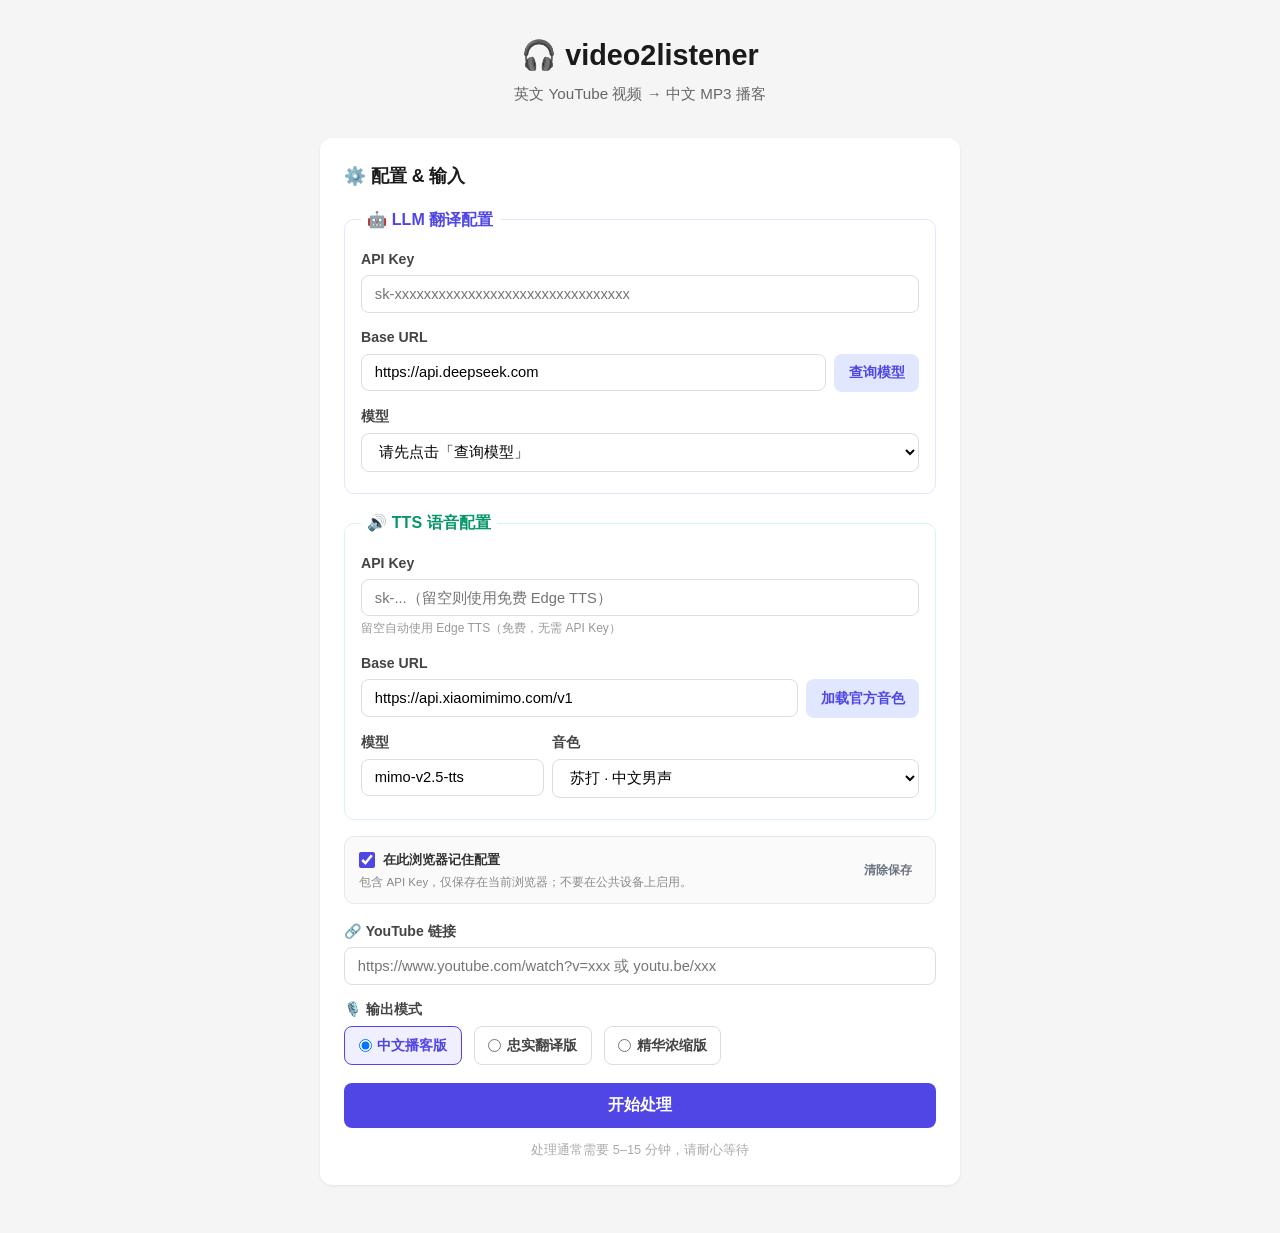
==== src/web/static/index.html @ 256df98b "feat: custom duplicate modal replacing native confirm() - Modal shows '下载已有文件' button (uses output_p" ====
<!DOCTYPE html>
<html lang="zh-CN">
<head>
<meta charset="UTF-8">
<meta name="viewport" content="width=device-width, initial-scale=1.0">
<title>video2listener — YouTube 转中文 MP3 播客</title>
<style>
  *, *::before, *::after { box-sizing: border-box; margin: 0; padding: 0; }
  body {
    font-family: "Avenir Next", "PingFang SC", "Microsoft YaHei", sans-serif;
    background: #f5f5f5; color: #333; line-height: 1.6;
    min-height: 100vh; display: flex; justify-content: center; padding: 2rem 1rem;
  }
  .container { width: 100%; max-width: 640px; }
  header { text-align: center; margin-bottom: 2rem; }
  header h1 { font-size: 1.8rem; font-weight: 700; color: #1a1a1a; }
  header p { color: #666; margin-top: 0.25rem; font-size: 0.95rem; }

  .card {
    background: #fff; border-radius: 12px; padding: 1.5rem;
    box-shadow: 0 1px 3px rgba(0,0,0,0.08); margin-bottom: 1rem;
  }
  .card h2 { font-size: 1.1rem; margin-bottom: 1rem; color: #1a1a1a; }

  .form-group { margin-bottom: 0.85rem; }
  .form-group label { display: block; font-weight: 600; margin-bottom: 0.3rem; font-size: 0.88rem; color: #444; }
  .form-group input[type="text"], .form-group input[type="password"], .form-group select {
    width: 100%; padding: 0.6rem 0.8rem; border: 1.5px solid #ddd;
    border-radius: 8px; font-size: 0.92rem; transition: border-color 0.2s; background: #fff;
  }
  .form-group input:focus, .form-group select:focus { outline: none; border-color: #4f46e5; }
  .form-row { display: flex; gap: 0.5rem; }
  .form-row .form-group:first-child { flex: 1; }
  .form-row .btn { width: auto; white-space: nowrap; padding: 0.6rem 0.9rem; font-size: 0.88rem; }

  .section-hr { border: none; border-top: 1px solid #eee; margin: 1.2rem 0; }

  .radio-group { display: flex; gap: 0.75rem; flex-wrap: wrap; }
  .radio-group label {
    display: flex; align-items: center; gap: 0.35rem;
    padding: 0.45rem 0.85rem; border: 1.5px solid #ddd; border-radius: 8px;
    cursor: pointer; font-size: 0.9rem; transition: all 0.2s;
  }
  .radio-group label:hover { border-color: #4f46e5; background: #f8f7ff; }
  .radio-group input[type="radio"]:checked + span { font-weight: 600; color: #4f46e5; }
  .radio-group label:has(input:checked) { border-color: #4f46e5; background: #f0efff; }

  .btn {
    width: 100%; padding: 0.75rem; border: none; border-radius: 8px;
    font-size: 1rem; font-weight: 600; cursor: pointer; transition: all 0.2s;
  }
  .btn:disabled { background: #c7c7c7 !important; cursor: not-allowed; }
  .btn-primary { background: #4f46e5; color: #fff; }
  .btn-primary:hover:not(:disabled) { background: #4338ca; }
  .btn-secondary { background: #e0e7ff; color: #4f46e5; }
  .btn-secondary:hover:not(:disabled) { background: #c7d2fe; }
  .btn-download { background: #16a34a; color: #fff; margin-top: 0.75rem; }
  .btn-download:hover { background: #15803d; }
  .result-actions { display: grid; grid-template-columns: 1.25fr 1fr; gap: 0.65rem; margin-top: 0.75rem; }
  .result-actions .btn { margin-top: 0; }

  .hint { font-size: 0.75rem; color: #999; margin-top: 0.18rem; }
  .config-memory {
    display: flex; align-items: center; justify-content: space-between; gap: 1rem;
    padding: 0.75rem 0.9rem; margin: 0.2rem 0 1rem;
    border: 1px solid #e5e7eb; border-radius: 10px; background: #fafafa;
  }
  .config-memory label { display: flex; align-items: center; gap: 0.5rem; font-size: 0.84rem; font-weight: 600; cursor: pointer; }
  .config-memory input { width: 1rem; height: 1rem; accent-color: #4f46e5; }
  .config-memory .memory-copy { flex: 1; }
  .config-memory .memory-note { color: #8a8a8a; font-size: 0.72rem; font-weight: 400; margin-top: 0.12rem; }
  .btn-text { width: auto; padding: 0.35rem 0.55rem; background: transparent; color: #6b7280; font-size: 0.78rem; }
  .btn-text:hover { color: #dc2626; background: #fef2f2; }

  .status-badge {
    display: inline-block; padding: 0.2rem 0.75rem; border-radius: 20px;
    font-size: 0.85rem; font-weight: 600;
  }
  .status-queued { background: #fef3c7; color: #92400e; }
  .status-processing { background: #dbeafe; color: #1e40af; }
  .status-done { background: #dcfce7; color: #166534; }
  .status-failed { background: #fee2e2; color: #991b1b; }

  .meta { font-size: 0.85rem; color: #888; margin: 0.25rem 0 0.75rem; }
  .progress-log {
    background: #f9fafb; border-radius: 8px; padding: 0.75rem;
    max-height: 240px; overflow-y: auto; font-size: 0.88rem;
  }
  .progress-log .entry { padding: 0.2rem 0; border-bottom: 1px solid #f0f0f0; color: #555; }
  .progress-log .entry:last-child { border-bottom: none; }
  .error-msg { color: #dc2626; font-size: 0.9rem; white-space: pre-wrap; }
  .hidden { display: none !important; }

  /* ── Pipeline Timeline ──────────────────────────────────────────────── */
  .pipeline-timeline { display: flex; flex-direction: column; gap: 0; }
  .stage-node { display: flex; align-items: flex-start; gap: 0.75rem; position: relative; padding-bottom: 0.7rem; cursor: default; }
  .stage-node:last-child { padding-bottom: 0; }
  .stage-dot {
    width: 14px; height: 14px; border-radius: 50%; margin-top: 3px; flex-shrink: 0;
    position: relative; z-index: 1; transition: background 0.3s, box-shadow 0.3s;
  }
  .stage-dot.pending { background: #d1d5db; border: 2px solid #d1d5db; }
  .stage-dot.active { background: #4f46e5; box-shadow: 0 0 0 4px rgba(79,70,229,.25); animation: stagePulse 1.5s ease-in-out infinite; }
  .stage-dot.done { background: #16a34a; }
  .stage-dot.failed { background: #dc2626; }
  .stage-dot.cancelled { background: #9ca3af; }
  @keyframes stagePulse {
    0%, 100% { box-shadow: 0 0 0 4px rgba(79,70,229,.25); }
    50% { box-shadow: 0 0 0 8px rgba(79,70,229,.08); }
  }
  .stage-line {
    position: absolute; left: 6px; top: 20px; width: 2px; height: calc(100% - 8px); background: #e5e7eb; z-index: 0;
  }
  .stage-line.done { background: #16a34a; }
  .stage-info { flex: 1; min-width: 0; }
  .stage-name { font-size: 0.88rem; font-weight: 600; color: #6b7280; margin-bottom: 1px; transition: color 0.3s; }
  .stage-name.active { color: #4f46e5; }
  .stage-name.done { color: #1a1a1a; }
  .stage-name.failed { color: #dc2626; }
  .stage-meta { font-size: 0.75rem; color: #9ca3af; }
  .stage-meta .duration { color: #6b7280; }
  .stage-log-panel {
    display: none; margin-top: 0.4rem; padding: 0.5rem 0.6rem; background: #f9fafb; border-radius: 6px;
    font-family: 'SF Mono', 'Fira Code', monospace; font-size: 0.72rem; color: #6b7280;
    border-left: 2px solid #e5e7eb; max-height: 160px; overflow-y: auto; line-height: 1.5; white-space: pre-wrap;
  }
  .stage-log-panel.active { border-left-color: #4f46e5; }
  .stage-log-panel.expanded { display: block; }
  .stage-log-panel .log-entry { color: #6b7280; }
  .stage-log-panel .log-entry:last-child { color: #374151; }
  .stage-actions { display: flex; gap: 0.5rem; margin-top: 0.4rem; }
  .stage-btn {
    padding: 0.3rem 0.75rem; border: 1.5px solid #d1d5db; border-radius: 6px;
    background: #fff; font-size: 0.78rem; cursor: pointer; transition: all 0.2s;
  }
  .stage-btn:hover { border-color: #6b7280; }
  .stage-btn.cancel-btn { color: #dc2626; border-color: #fecaca; }
  .stage-btn.cancel-btn:hover { background: #fef2f2; border-color: #dc2626; }
  .stage-btn.cancel-btn:disabled { color: #9ca3af; border-color: #e5e7eb; background: #f9fafb; cursor: not-allowed; }
  .stage-btn.retry-btn { color: #4f46e5; border-color: #c7d2fe; }
  .stage-btn.retry-btn:hover { background: #f0efff; border-color: #4f46e5; }

  /* ── Duplicate Modal ───────────────────────────────────────────────── */
  .modal-overlay {
    display: none; position: fixed; inset: 0; background: rgba(0,0,0,0.4);
    z-index: 1000; justify-content: center; align-items: center; padding: 1rem;
  }
  .modal-overlay.open { display: flex; }
  .modal-box {
    background: #fff; border-radius: 12px; padding: 1.5rem; max-width: 400px; width: 100%;
    box-shadow: 0 4px 24px rgba(0,0,0,0.15); animation: modalIn 0.2s ease-out;
  }
  @keyframes modalIn { from { opacity: 0; transform: translateY(12px); } to { opacity: 1; transform: translateY(0); } }
  .modal-box h3 { font-size: 1.05rem; margin-bottom: 0.6rem; color: #1a1a1a; }
  .modal-box p { font-size: 0.9rem; color: #555; margin-bottom: 1.2rem; line-height: 1.5; }
  .modal-actions { display: grid; grid-template-columns: 1fr 1fr; gap: 0.65rem; }
  .modal-actions .btn { width: 100%; margin: 0; }
  .modal-download { background: #16a34a; color: #fff; }
  .modal-download:hover { background: #15803d; }
  .modal-regenerate { background: #e0e7ff; color: #4f46e5; }
  .modal-regenerate:hover { background: #c7d2fe; }

  @media (max-width: 480px) {
    body { padding: 1rem 0.5rem; }
    .card { padding: 1rem; }
    header h1 { font-size: 1.4rem; }
    .form-row { flex-direction: column; }
    .config-memory { align-items: flex-start; }
    .result-actions { grid-template-columns: 1fr; }
  }
</style>
</head>
<body>
<div class="container">
  <header>
    <h1>🎧 video2listener</h1>
    <p>英文 YouTube 视频 → 中文 MP3 播客</p>
  </header>

  <div class="card" id="formCard">
    <h2>⚙️ 配置 & 输入</h2>
    <form id="submitForm" autocomplete="off">

      <!-- ═══ LLM 翻译配置 ═══ -->
      <fieldset style="border:1.5px solid #e0e7ff; border-radius:10px; padding:1rem 1rem 0.5rem; margin-bottom:1rem;">
        <legend style="font-weight:700; color:#4f46e5; padding:0 0.4rem;">🤖 LLM 翻译配置</legend>
        <div class="form-group">
          <label for="llmApiKey">API Key</label>
          <input type="password" id="llmApiKey" placeholder="sk-xxxxxxxxxxxxxxxxxxxxxxxxxxxxxxxx">
        </div>
        <div class="form-row">
          <div class="form-group">
            <label for="llmBaseUrl">Base URL</label>
            <input type="text" id="llmBaseUrl" placeholder="https://api.deepseek.com" value="https://api.deepseek.com">
          </div>
          <div class="form-group" style="align-self: flex-end;">
            <label>&nbsp;</label>
            <button type="button" class="btn btn-secondary" id="fetchModelsBtn">查询模型</button>
          </div>
        </div>
        <div class="form-group">
          <label for="modelSelect">模型</label>
          <select id="modelSelect"><option value="">请先点击「查询模型」</option></select>
        </div>
      </fieldset>

      <!-- ═══ TTS 语音配置 ═══ -->
      <fieldset style="border:1.5px solid #d1fae5; border-radius:10px; padding:1rem 1rem 0.5rem; margin-bottom:1rem;">
        <legend style="font-weight:700; color:#059669; padding:0 0.4rem;">🔊 TTS 语音配置</legend>
        <div class="form-group">
          <label for="ttsApiKey">API Key</label>
          <input type="password" id="ttsApiKey" placeholder="sk-...（留空则使用免费 Edge TTS）">
          <p class="hint">留空自动使用 Edge TTS（免费，无需 API Key）</p>
        </div>
        <div class="form-row">
          <div class="form-group">
            <label for="ttsBaseUrl">Base URL</label>
            <input type="text" id="ttsBaseUrl" placeholder="https://api.xiaomimimo.com/v1" value="https://api.xiaomimimo.com/v1">
          </div>
          <div class="form-group" style="align-self: flex-end;">
            <label>&nbsp;</label>
            <button type="button" class="btn btn-secondary" id="fetchVoicesBtn">加载官方音色</button>
          </div>
        </div>
        <div class="form-row">
          <div class="form-group">
            <label for="ttsModel">模型</label>
            <input type="text" id="ttsModel" placeholder="mimo-v2.5-tts" value="mimo-v2.5-tts">
          </div>
          <div class="form-group" style="flex:2;">
            <label for="ttsVoice">音色</label>
            <select id="ttsVoice">
              <option value="冰糖">冰糖 · 中文女声</option>
              <option value="茉莉">茉莉 · 中文女声</option>
              <option value="苏打" selected>苏打 · 中文男声</option>
              <option value="白桦">白桦 · 中文男声</option>
              <option value="Mia">Mia · English female</option>
              <option value="Chloe">Chloe · English female</option>
              <option value="Milo">Milo · English male</option>
              <option value="Dean">Dean · English male</option>
            </select>
          </div>
        </div>
      </fieldset>

      <div class="config-memory">
        <div class="memory-copy">
          <label><input type="checkbox" id="rememberConfig" checked>在此浏览器记住配置</label>
          <p class="memory-note">包含 API Key，仅保存在当前浏览器；不要在公共设备上启用。</p>
        </div>
        <button type="button" class="btn btn-text" id="clearConfigBtn">清除保存</button>
      </div>

      <!-- ═══ 视频输入 ═══ -->
      <div class="form-group">
        <label for="url">🔗 YouTube 链接</label>
        <input type="text" id="url" placeholder="https://www.youtube.com/watch?v=xxx 或 youtu.be/xxx">
      </div>
      <div class="form-group">
        <label>🎙️ 输出模式</label>
        <div class="radio-group">
          <label><input type="radio" name="mode" value="podcast" checked><span>中文播客版</span></label>
          <label><input type="radio" name="mode" value="faithful"><span>忠实翻译版</span></label>
          <label><input type="radio" name="mode" value="condensed"><span>精华浓缩版</span></label>
        </div>
      </div>
      <button type="submit" class="btn btn-primary" id="submitBtn">开始处理</button>
    </form>
    <p style="margin-top: 0.75rem; font-size: 0.8rem; color: #aaa; text-align: center;">
      处理通常需要 5–15 分钟，请耐心等待
    </p>
  </div>

  <!-- 进度 / 结果 / 错误面板不变 -->
  <div class="card hidden" id="progressCard">
    <h2 id="progressTitle">⏳ 处理中</h2>
    <span class="status-badge" id="statusBadge">排队中</span>
    <p class="meta" id="metaInfo"></p>
    <div class="pipeline-timeline" id="pipelineTimeline"></div>
  </div>
  <div class="card hidden" id="resultCard">
    <h2>✅ 处理完成</h2>
    <p style="color: #555; margin-bottom: 0.5rem;">音频已生成，点击下方按钮下载：</p>
    <div class="result-actions">
      <button class="btn btn-download" id="downloadBtn">⬇️ 下载 MP3</button>
      <button class="btn btn-secondary" id="newTaskBtn">← 处理新视频</button>
    </div>
    <p style="margin-top: 0.5rem; font-size: 0.8rem; color: #aaa;" id="elapsedFinal"></p>
  </div>
  <div class="card hidden" id="errorCard">
    <h2>❌ 处理失败</h2>
    <p class="error-msg" id="errorMsg"></p>
    <button class="btn btn-primary" id="retryBtn" style="margin-top: 1rem;">重新开始</button>
  </div>

  <!-- 重复视频弹窗 -->
  <div class="modal-overlay" id="duplicateModal">
    <div class="modal-box">
      <h3>📼 视频已处理过</h3>
      <p id="duplicateMsg">该视频之前已处理过，是否重新生成？</p>
      <div class="modal-actions">
        <button class="btn modal-download" id="modalDownloadBtn">⬇️ 下载已有文件</button>
        <button class="btn modal-regenerate" id="modalRegenerateBtn">🔄 重新生成</button>
      </div>
    </div>
  </div>
</div>

<script>
(function () {
  let pollTimer = null, elapsedTimer = null, videoId = null, startedAt = null, pollFailures = 0;
  let sseSource = null, timeline = null;

  const $ = id => document.getElementById(id);
  const formCard = $('formCard'), progressCard = $('progressCard'), resultCard = $('resultCard'), errorCard = $('errorCard');
  const submitForm = $('submitForm'), submitBtn = $('submitBtn');
  const fetchModelsBtn = $('fetchModelsBtn'), fetchVoicesBtn = $('fetchVoicesBtn');
  const modelSelect = $('modelSelect'), ttsVoice = $('ttsVoice');
  const statusBadge = $('statusBadge'), metaInfo = $('metaInfo');
  const pipelineTimeline = $('pipelineTimeline'), progressTitle = $('progressTitle');
  const downloadBtn = $('downloadBtn'), errorMsg = $('errorMsg'), retryBtn = $('retryBtn');
  const elapsedFinal = $('elapsedFinal'), newTaskBtn = $('newTaskBtn');
  const rememberConfig = $('rememberConfig'), clearConfigBtn = $('clearConfigBtn');
  const CONFIG_STORAGE_KEY = 'v2l_savedConfig_v1';

  const SSE_STAGES = [
    {id:1,name:'下载',icon:'📥'},{id:2,name:'转写',icon:'🎙️'},{id:3,name:'清洗',icon:'🧹'},
    {id:4,name:'翻译',icon:'🌐'},{id:5,name:'TTS',icon:'🔊'},{id:6,name:'合并',icon:'🎵'},
  ];

  function setSelectValue(select, value) {
    if (!value) return;
    if (![...select.options].some(option => option.value === value)) {
      select.add(new Option(value, value));
    }
    select.value = value;
  }

  function collectConfig() {
    return {
      llmApiKey: $('llmApiKey').value,
      llmBaseUrl: $('llmBaseUrl').value,
      model: modelSelect.value,
      ttsApiKey: $('ttsApiKey').value,
      ttsBaseUrl: $('ttsBaseUrl').value,
      ttsModel: $('ttsModel').value,
      ttsVoice: ttsVoice.value,
      mode: document.querySelector('input[name="mode"]:checked')?.value || 'podcast',
    };
  }

  function saveConfig() {
    if (!rememberConfig.checked) return;
    try { localStorage.setItem(CONFIG_STORAGE_KEY, JSON.stringify(collectConfig())); } catch { /* 浏览器可能禁用存储 */ }
  }

  function restoreConfig() {
    try {
      const raw = localStorage.getItem(CONFIG_STORAGE_KEY);
      if (!raw) return;
      const saved = JSON.parse(raw);
      rememberConfig.checked = true;
      $('llmApiKey').value = saved.llmApiKey || '';
      $('llmBaseUrl').value = saved.llmBaseUrl || 'https://api.deepseek.com';
      setSelectValue(modelSelect, saved.model);
      $('ttsApiKey').value = saved.ttsApiKey || '';
      $('ttsBaseUrl').value = saved.ttsBaseUrl || 'https://api.xiaomimimo.com/v1';
      $('ttsModel').value = saved.ttsModel || 'mimo-v2.5-tts';
      setSelectValue(ttsVoice, saved.ttsVoice || '苏打');
      const savedMode = ['podcast', 'faithful', 'condensed'].includes(saved.mode) ? saved.mode : 'podcast';
      const modeInput = document.querySelector(`input[name="mode"][value="${savedMode}"]`);
      if (modeInput) modeInput.checked = true;
    } catch {
      localStorage.removeItem(CONFIG_STORAGE_KEY);
    }
  }

  restoreConfig();

  submitForm.addEventListener('input', saveConfig);
  submitForm.addEventListener('change', saveConfig);
  rememberConfig.addEventListener('change', () => {
    if (rememberConfig.checked) saveConfig();
    else localStorage.removeItem(CONFIG_STORAGE_KEY);
  });
  clearConfigBtn.addEventListener('click', () => {
    localStorage.removeItem(CONFIG_STORAGE_KEY);
    rememberConfig.checked = false;
    clearConfigBtn.textContent = '已清除';
    setTimeout(() => { clearConfigBtn.textContent = '清除保存'; }, 1200);
  });

  // 恢复 session
  const savedVideoId = sessionStorage.getItem('v2l_videoId');
  if (savedVideoId) {
    videoId = savedVideoId;
    startedAt = parseFloat(sessionStorage.getItem('v2l_startedAt') || '0');
    formCard.classList.add('hidden'); progressCard.classList.remove('hidden');
    timeline = new PipelineTimeline(pipelineTimeline);
    startSSE(videoId);
  }

  function formatElapsed(sec) {
    if (sec < 60) return `${Math.floor(sec)} 秒`;
    if (sec < 3600) { const m = Math.floor(sec/60), s = Math.floor(sec%60); return s>0 ? `${m}分${s}秒` : `${m}分钟`; }
    const h = Math.floor(sec/3600), m = Math.floor((sec%3600)/60);
    return m>0 ? `${h}小时${m}分钟` : `${h}小时`;
  }
  function escHtml(s) { const d = document.createElement('div'); d.textContent = s; return d.innerHTML; }

  // ── PipelineTimeline ────────────────────────────────────────────────
  class PipelineTimeline {
    constructor(container) {
      this.container = container;
      this.stages = new Map(); // id → {el, dotEl, lineEl, nameEl, metaEl, logEl, actionsEl}
      this.currentStageId = 0;
      this._build();
    }

    _build() {
      this.container.innerHTML = '';
      SSE_STAGES.forEach((s, i) => {
        const node = document.createElement('div');
        node.className = 'stage-node';
        node.dataset.stageId = s.id;

        const dot = document.createElement('div');
        dot.className = 'stage-dot pending';

        const line = document.createElement('div');
        line.className = 'stage-line';
        if (i === SSE_STAGES.length - 1) line.style.display = 'none';

        const info = document.createElement('div');
        info.className = 'stage-info';

        const name = document.createElement('div');
        name.className = 'stage-name';
        name.textContent = s.icon + ' ' + s.name;

        const meta = document.createElement('div');
        meta.className = 'stage-meta';
        meta.textContent = '等待中';

        info.appendChild(name);
        info.appendChild(meta);

        const logPanel = document.createElement('div');
        logPanel.className = 'stage-log-panel';

        const actions = document.createElement('div');
        actions.className = 'stage-actions';

        node.appendChild(dot);
        node.appendChild(line);
        node.appendChild(info);
        node.appendChild(logPanel);
        node.appendChild(actions);
        this.container.appendChild(node);

        this.stages.set(s.id, {
          el: node, dotEl: dot, lineEl: line, nameEl: name, metaEl: meta,
          logEl: logPanel, actionsEl: actions, status: 'pending'
        });

        // Click to toggle log
        node.addEventListener('click', () => this._toggleLog(s.id));
      });
    }

    _toggleLog(id) {
      const st = this.stages.get(id);
      if (!st || st.status === 'pending') return;
      // Collapse all others, toggle this one
      this.stages.forEach((v, k) => {
        if (k !== id) v.logEl.classList.remove('expanded');
      });
      st.logEl.classList.toggle('expanded');
      if (st.logEl.classList.contains('expanded')) {
        st.logEl.scrollTop = st.logEl.scrollHeight;
      }
    }

    _setStatus(id, status) {
      const st = this.stages.get(id);
      if (!st) return;
      st.status = status;
      const els = [st.dotEl, st.nameEl, st.lineEl];
      els.forEach(el => { el.classList.remove('pending','active','done','failed','cancelled'); el.classList.add(status); });
    }

    setStageActive(id) {
      // Mark all previous stages done
      for (let i = 1; i < id; i++) {
        if (this.stages.get(i).status === 'pending') {
          this._setStatus(i, 'done');
          this.stages.get(i).metaEl.innerHTML = '<span class="duration">✓</span>';
        }
      }
      this._setStatus(id, 'active');
      this.stages.get(id).metaEl.innerHTML = '<span class="duration">进行中…</span>';
      this.currentStageId = id;
      // Auto-expand active stage log
      this._toggleLog(id);
      // Show cancel button
      this._showAction(id, 'cancel');
    }

    setStageDone(id, durationS, meta) {
      this._setStatus(id, 'done');
      const st = this.stages.get(id);
      const parts = [];
      if (durationS != null) parts.push(formatElapsed(durationS));
      if (meta) parts.push(meta);
      st.metaEl.innerHTML = parts.length ? parts.join(' · ') : '✓';
      this._clearActions(id);
    }

    setStageFailed(id, message) {
      this._setStatus(id, 'failed');
      const st = this.stages.get(id);
      st.metaEl.innerHTML = '失败';
      st.metaEl.style.color = '#dc2626';
      this.addLogEntry(id, '❌ ' + (message || '未知错误'));
      st.logEl.classList.add('expanded');
      st.logEl.scrollTop = st.logEl.scrollHeight;
      // Show retry button
      this._showAction(id, 'retry');
    }

    setStageCancelled(id) {
      // Mark current active stage + all subsequent as cancelled
      for (let i = id; i <= SSE_STAGES.length; i++) {
        this._setStatus(i, 'cancelled');
        const st = this.stages.get(i);
        if (st && st.status === 'cancelled') {
          st.metaEl.innerHTML = i === id ? '已取消' : '';
        }
      }
      this._clearActions(id);
    }

    setStageProgress(id, message, pct) {
      const st = this.stages.get(id);
      if (!st) return;
      const pctStr = pct != null ? ` (${pct}%)` : '';
      st.metaEl.innerHTML = `<span class="duration">${escHtml(message)}${pctStr}</span>`;
    }

    addLogEntry(id, message) {
      const st = this.stages.get(id || this.currentStageId);
      if (!st) return;
      const entry = document.createElement('div');
      entry.className = 'log-entry';
      entry.textContent = message;
      st.logEl.appendChild(entry);
      if (st.logEl.classList.contains('expanded')) {
        st.logEl.scrollTop = st.logEl.scrollHeight;
      }
      // Limit to 50 entries
      while (st.logEl.children.length > 50) st.logEl.firstChild.remove();
    }

    _showAction(id, type) {
      const st = this.stages.get(id);
      if (!st) return;
      st.actionsEl.innerHTML = '';
      const btn = document.createElement('button');
      btn.className = 'stage-btn';
      if (type === 'cancel') {
        btn.className += ' cancel-btn';
        btn.textContent = '⏹ 取消';
        btn.onclick = (e) => { e.stopPropagation(); cancelTask(); };
        btn.id = 'cancelStageBtn';
      } else if (type === 'retry') {
        btn.className += ' retry-btn';
        btn.textContent = '🔄 从此阶段重试';
        btn.onclick = (e) => { e.stopPropagation(); retryFromStage(id); };
      }
      st.actionsEl.appendChild(btn);
    }

    _clearActions(id) {
      const st = this.stages.get(id);
      if (st) st.actionsEl.innerHTML = '';
    }

    updateFromPoll(stagesArray) {
      if (!stagesArray) return;
      stagesArray.forEach(s => {
        switch (s.status) {
          case 'active': this._setStatus(s.stage_id, 'active'); this.currentStageId = s.stage_id; break;
          case 'done': this._setStatus(s.stage_id, 'done'); break;
          case 'failed': this._setStatus(s.stage_id, 'failed'); break;
          case 'cancelled': this._setStatus(s.stage_id, 'cancelled'); break;
        }
        if (s.meta) this.stages.get(s.stage_id).metaEl.textContent = s.meta;
        if (s.duration_s) {
          this.stages.get(s.stage_id).metaEl.innerHTML = formatElapsed(s.duration_s);
        }
      });
    }

    destroy() {
      this.container.innerHTML = '';
      this.stages.clear();
    }
  }

  // ── SSE client ──────────────────────────────────────────────────────
  function startSSE(vid) {
    if (sseSource) { sseSource.close(); sseSource = null; }
    if (typeof EventSource === 'undefined') {
      // 浏览器不支持 SSE → 降级到轮询
      startPolling();
      return;
    }
    try {
      sseSource = new EventSource('/api/status/' + vid + '/stream');

      sseSource.addEventListener('stage_change', (e) => {
        const d = JSON.parse(e.data);
        if (d.status === 'active') timeline.setStageActive(d.stage_id);
        else if (d.status === 'done') timeline.setStageDone(d.stage_id, d.duration_s, d.meta);
        else if (d.status === 'failed') timeline.setStageFailed(d.stage_id, d.message);
      });

      sseSource.addEventListener('stage_progress', (e) => {
        const d = JSON.parse(e.data);
        timeline.setStageProgress(d.stage_id, d.message, d.pct);
      });

      sseSource.addEventListener('log', (e) => {
        const d = JSON.parse(e.data);
        timeline.addLogEntry(d.stage_id, d.message);
      });

      sseSource.addEventListener('pipeline_complete', (e) => {
        const d = JSON.parse(e.data);
        stopPolling(); sseSource.close(); sseSource = null;
        // 所有阶段标记完成
        SSE_STAGES.forEach(s => timeline.setStageDone(s.id));
        onPipelineDone(d);
      });

      sseSource.addEventListener('pipeline_error', (e) => {
        const d = JSON.parse(e.data);
        stopPolling(); sseSource.close(); sseSource = null;
        timeline.setStageFailed(d.stage_id || timeline.currentStageId, d.message);
        showError(d.message || '处理失败');
      });

      sseSource.addEventListener('pipeline_cancelled', (e) => {
        const d = JSON.parse(e.data);
        stopPolling(); sseSource.close(); sseSource = null;
        const sid = timeline.currentStageId || 1;
        timeline.setStageCancelled(sid);
        statusBadge.textContent = '已取消'; statusBadge.className = 'status-badge status-failed';
        progressTitle.textContent = '⏹ 已取消';
        document.title = '[✗] video2listener';
        sessionStorage.removeItem('v2l_videoId'); sessionStorage.removeItem('v2l_startedAt');
      });

      sseSource.onerror = () => {
        // SSE 连接失败 → 降级到轮询
        if (sseSource) { sseSource.close(); sseSource = null; }
        if (!pollTimer) startPolling();
      };
    } catch (_) {
      // EventSource 构造失败 → 降级到轮询
      startPolling();
    }
  }

  function onPipelineDone(d) {
    const doneState = { status: 'done', output_path: d.output_path, completed_at: Date.now() / 1000 };
    if (d.title) document.title = '[✓] ' + d.title + ' · video2listener';
    else document.title = '[✓] video2listener';
    // 系统通知
    fireNotification(d.title || '视频', d.video_id);
    updateUI(doneState);
  }

  function fireNotification(title, vid) {
    if (!('Notification' in window)) return;
    if (Notification.permission === 'granted') {
      try {
        const n = new Notification('✅ 视频已生成', { body: '《' + title + '》已生成，点击下载', tag: vid });
        n.onclick = () => { window.focus(); if (downloadBtn) downloadBtn.scrollIntoView(); n.close(); };
      } catch (_) {}
    }
  }

  function requestNotificationPermission() {
    if (!('Notification' in window)) return;
    if (Notification.permission === 'default') {
      Notification.requestPermission();
    }
  }

  async function cancelTask() {
    if (!videoId) return;
    const btn = document.getElementById('cancelStageBtn');
    if (btn) { btn.disabled = true; btn.textContent = '取消中…'; }
    try {
      await fetch('/api/cancel/' + videoId, { method: 'POST' });
    } catch (_) {
      if (btn) { btn.disabled = false; btn.textContent = '⏹ 取消'; }
    }
  }

  function retryFromStage(stageId) {
    // Map stage_id back to resume_from string
    const resumeMap = { 3: 'text_ready', 4: 'translated', 5: 'tts_done' };
    // Submit with force + resume_from (handled in U4)
    const mode = document.querySelector('input[name="mode"]:checked')?.value || 'podcast';
    returnToForm(false);
    setTimeout(() => submitTask(true), 100);
    // Store resume_from for next submit
    sessionStorage.setItem('v2l_resumeFrom', resumeMap[stageId] || '');
  }

  // ── 查询 LLM 模型 ──────────────────────────────────────────────────
  fetchModelsBtn.addEventListener('click', async () => {
    const apiKey = $('llmApiKey').value.trim();
    const baseUrl = $('llmBaseUrl').value.trim() || 'https://api.deepseek.com';
    const preferredModel = modelSelect.value;
    if (!apiKey) { alert('请先输入 LLM API Key'); return; }
    fetchModelsBtn.disabled = true; fetchModelsBtn.textContent = '查询中…';
    modelSelect.innerHTML = '<option value="">查询中…</option>';
    try {
      const resp = await fetch('/api/models', { method:'POST', headers:{'Content-Type':'application/json'}, body: JSON.stringify({api_key:apiKey, base_url:baseUrl}) });
      const data = await resp.json();
      if (!resp.ok) { modelSelect.innerHTML = `<option value="">❌ ${data.error||'查询失败'}</option>`; }
      else if ((data.models||[]).length===0) { modelSelect.innerHTML = '<option value="">未找到模型</option>'; }
      else {
        modelSelect.innerHTML = data.models.map(m => `<option value="${escHtml(m.id)}">${escHtml(m.id)}</option>`).join('');
        if ([...modelSelect.options].some(option => option.value === preferredModel)) modelSelect.value = preferredModel;
        saveConfig();
      }
    } catch { modelSelect.innerHTML = '<option value="">❌ 网络错误</option>'; }
    finally { fetchModelsBtn.disabled = false; fetchModelsBtn.textContent = '查询模型'; }
  });

  // ── 查询 TTS 音色 ──────────────────────────────────────────────────
  fetchVoicesBtn.addEventListener('click', async () => {
    const apiKey = $('ttsApiKey').value.trim();
    const baseUrl = $('ttsBaseUrl').value.trim() || 'https://api.xiaomimimo.com/v1';
    const preferredVoice = ttsVoice.value || '苏打';
    fetchVoicesBtn.disabled = true; fetchVoicesBtn.textContent = '查询中…';
    ttsVoice.innerHTML = '<option value="">查询中…</option>';
    try {
      const resp = await fetch('/api/tts-voices', { method:'POST', headers:{'Content-Type':'application/json'}, body: JSON.stringify({api_key:apiKey, base_url:baseUrl}) });
      const data = await resp.json();
      if (!resp.ok) { ttsVoice.innerHTML = `<option value="">❌ ${data.error||'查询失败'}</option>`; }
      else {
        const voices = data.voices || [];
        if (voices.length===0) { ttsVoice.innerHTML = '<option value="">未找到音色</option>'; }
        else {
          ttsVoice.innerHTML = voices.map(v => {
            const sel = v.id===preferredVoice ? ' selected' : '';
            return `<option value="${escHtml(v.id)}"${sel}>${escHtml(v.name||v.id)}</option>`;
          }).join('');
          if (![...ttsVoice.options].some(option => option.value === preferredVoice)) ttsVoice.value = '苏打';
          saveConfig();
        }
      }
    } catch { ttsVoice.innerHTML = '<option value="">❌ 网络错误</option>'; }
    finally { fetchVoicesBtn.disabled = false; fetchVoicesBtn.textContent = '加载官方音色'; }
  });

  // ── 轮询（降级用） ─────────────────────────────────────────────────
  async function pollStatus() {
    try {
      const resp = await fetch(`/api/status/${videoId}`);
      if (!resp.ok) { pollFailures++; if (pollFailures>=3) { stopPolling(); showError('连接中断'); } return; }
      pollFailures = 0;
      const state = await resp.json();
      // 用 stages 数组驱动时间线
      if (state.stages && timeline) timeline.updateFromPoll(state.stages);
      updateUI(state);
    } catch { pollFailures++; if (pollFailures>=3) { stopPolling(); showError('网络异常'); } }
  }
  function startPolling() {
    if (pollTimer) return;
    pollStatus(); pollTimer = setInterval(pollStatus, 2000);
    if (startedAt) { updateElapsed(); elapsedTimer = setInterval(updateElapsed, 5000); }
  }
  function stopPolling() { if (pollTimer) { clearInterval(pollTimer); pollTimer=null; } if (elapsedTimer) { clearInterval(elapsedTimer); elapsedTimer=null; } }

  function updateElapsed() { if (!startedAt) return; metaInfo.textContent = `⏱️ 已用 ${formatElapsed((Date.now()/1000)-startedAt)}`; }

  function updateUI(state) {
    statusBadge.textContent = state.status==='queued'?'排队中…':state.status==='processing'?'处理中…':state.status==='done'?'已完成':state.status==='failed'?'失败':state.status;
    statusBadge.className = 'status-badge status-'+state.status;
    progressTitle.textContent = state.status==='processing'?'⏳ 处理中':state.status==='done'?'✅ 完成':state.status==='failed'?'❌ 失败':'⏳ 处理中';
    const parts = []; if (state.mode_label) parts.push(state.mode_label); if (state.video_id) parts.push(state.video_id);
    metaInfo.textContent = parts.join(' · ')+'  ';
    if (state.status==='done') {
      stopPolling();
      if (sseSource) { sseSource.close(); sseSource = null; }
      resultCard.classList.remove('hidden');
      if (startedAt) { const sec=(state.completed_at||Date.now()/1000)-startedAt; elapsedFinal.textContent=`总耗时: ${formatElapsed(sec)}`; }
      downloadBtn.onclick=()=>{window.location.href=`/api/download/${videoId}`;};
      sessionStorage.removeItem('v2l_videoId'); sessionStorage.removeItem('v2l_startedAt');
    }
    if (state.status==='failed') {
      stopPolling();
      if (sseSource) { sseSource.close(); sseSource = null; }
      showError(state.error_message||'未知错误');
    }
  }
  function showError(msg) {
    errorCard.classList.remove('hidden'); errorMsg.textContent=msg;
    document.title = '[✗] video2listener';
    sessionStorage.removeItem('v2l_videoId'); sessionStorage.removeItem('v2l_startedAt');
  }

  function returnToForm(clearUrl) {
    stopPolling();
    if (sseSource) { sseSource.close(); sseSource = null; }
    if (timeline) { timeline.destroy(); timeline = null; }
    formCard.classList.remove('hidden');
    progressCard.classList.add('hidden');
    resultCard.classList.add('hidden');
    errorCard.classList.add('hidden');
    submitBtn.disabled=false; submitBtn.textContent='开始处理';
    errorMsg.textContent=''; elapsedFinal.textContent='';
    if (clearUrl) $('url').value='';
    videoId=null; startedAt=null; pollFailures=0;
    document.title = 'video2listener — YouTube 转中文 MP3 播客';
    sessionStorage.removeItem('v2l_videoId'); sessionStorage.removeItem('v2l_startedAt');
    $('url').focus();
  }

  // ── 提交 ────────────────────────────────────────────────────────────
  submitForm.addEventListener('submit', async (e) => {
    e.preventDefault();
    const url = $('url').value.trim();
    const mode = document.querySelector('input[name="mode"]:checked')?.value||'podcast';
    if (!url) { alert('请输入 YouTube 链接'); return; }
    saveConfig();
    submitBtn.disabled=true; submitBtn.textContent='提交中…';
    try {
      const resp = await fetch('/api/process', {
        method:'POST', headers:{'Content-Type':'application/json'},
        body: JSON.stringify({
          url, mode,
          api_key: $('llmApiKey').value.trim(),
          base_url: $('llmBaseUrl').value.trim(),
          model: modelSelect.value,
          tts_api_key: $('ttsApiKey').value.trim(),
          tts_base_url: $('ttsBaseUrl').value.trim(),
          tts_model: $('ttsModel').value.trim(),
          tts_voice: ttsVoice.value,
        }),
      });
      const data = await resp.json();

      // 重复视频 → 自定义弹窗
      if (resp.ok && data.status === 'duplicate') {
        submitBtn.disabled=false; submitBtn.textContent='开始处理';
        showDuplicateModal(data.message, data.output_path);
        return;
      }

      if (!resp.ok) { showError(data.error||'提交失败'); submitBtn.disabled=false; submitBtn.textContent='开始处理'; return; }
      requestNotificationPermission();
      startProgressUI(data);
    } catch { showError('网络异常，请检查服务是否运行'); submitBtn.disabled=false; submitBtn.textContent='开始处理'; }
  });

  async function submitTask(force) {
    const url = $('url').value.trim();
    const mode = document.querySelector('input[name="mode"]:checked')?.value||'podcast';
    if (!url) { alert('请输入 YouTube 链接'); return; }
    saveConfig();
    submitBtn.disabled=true; submitBtn.textContent='提交中…';
    try {
      const resp = await fetch('/api/process', {
        method:'POST', headers:{'Content-Type':'application/json'},
        body: JSON.stringify({
          url, mode, force,
          resume_from: sessionStorage.getItem('v2l_resumeFrom') || '',
          api_key: $('llmApiKey').value.trim(),
          base_url: $('llmBaseUrl').value.trim(),
          model: modelSelect.value,
          tts_api_key: $('ttsApiKey').value.trim(),
          tts_base_url: $('ttsBaseUrl').value.trim(),
          tts_model: $('ttsModel').value.trim(),
          tts_voice: ttsVoice.value,
        }),
      });
      const data = await resp.json();
      if (resp.ok && data.status === 'duplicate') {
        submitBtn.disabled=false; submitBtn.textContent='开始处理';
        showDuplicateModal(data.message, data.output_path);
        return;
      }
      if (!resp.ok) { showError(data.error||'提交失败'); submitBtn.disabled=false; submitBtn.textContent='开始处理'; return; }
      requestNotificationPermission();
      startProgressUI(data);
    } catch { showError('网络异常，请检查服务是否运行'); submitBtn.disabled=false; submitBtn.textContent='开始处理'; }
  }

  function startProgressUI(data) {
    videoId=data.video_id; startedAt=Date.now()/1000;
    sessionStorage.setItem('v2l_videoId',videoId); sessionStorage.setItem('v2l_startedAt',String(startedAt));
    formCard.classList.add('hidden'); resultCard.classList.add('hidden'); errorCard.classList.add('hidden');
    progressCard.classList.remove('hidden');
    statusBadge.textContent='排队中…'; statusBadge.className='status-badge status-queued';
    progressTitle.textContent='⏳ 处理中';
    metaInfo.textContent=(data.mode_label||'')+' · '+videoId;

    // 初始化时间线
    timeline = new PipelineTimeline(pipelineTimeline);
    document.title = '[●●●] video2listener';

    // SSE 优先，降级到轮询
    startSSE(videoId);
    // 清除 retry 标记
    sessionStorage.removeItem('v2l_resumeFrom');
  }

  newTaskBtn.addEventListener('click', () => returnToForm(true));
  retryBtn.addEventListener('click', () => returnToForm(false));

  // ── 重复视频弹窗 ────────────────────────────────────────────────────
  const duplicateModal = $('duplicateModal');
  const duplicateMsg = $('duplicateMsg');
  const modalDownloadBtn = $('modalDownloadBtn');
  const modalRegenerateBtn = $('modalRegenerateBtn');
  let _duplicateOutputPath = '';

  function showDuplicateModal(message, outputPath) {
    duplicateMsg.textContent = message || '该视频之前已处理过，是否重新生成？';
    _duplicateOutputPath = outputPath || '';
    duplicateModal.classList.add('open');
    modalDownloadBtn.focus();
  }

  function closeDuplicateModal() {
    duplicateModal.classList.remove('open');
    _duplicateOutputPath = '';
  }

  modalDownloadBtn.addEventListener('click', () => {
    if (_duplicateOutputPath) {
      // 直接用 output_path 构造下载 URL
      window.location.href = '/api/download/' + videoId;
    }
    closeDuplicateModal();
    returnToForm(true);
  });

  modalRegenerateBtn.addEventListener('click', () => {
    closeDuplicateModal();
    submitTask(true);
  });

  // 点击遮罩关闭
  duplicateModal.addEventListener('click', (e) => {
    if (e.target === duplicateModal) closeDuplicateModal();
  });

  // 键盘支持
  document.addEventListener('keydown', (e) => {
    if (!duplicateModal.classList.contains('open')) return;
    if (e.key === 'Escape') { e.preventDefault(); closeDuplicateModal(); }
    if (e.key === 'Enter') { e.preventDefault(); modalDownloadBtn.click(); }
  });
})();
</script>
</body>
</html>
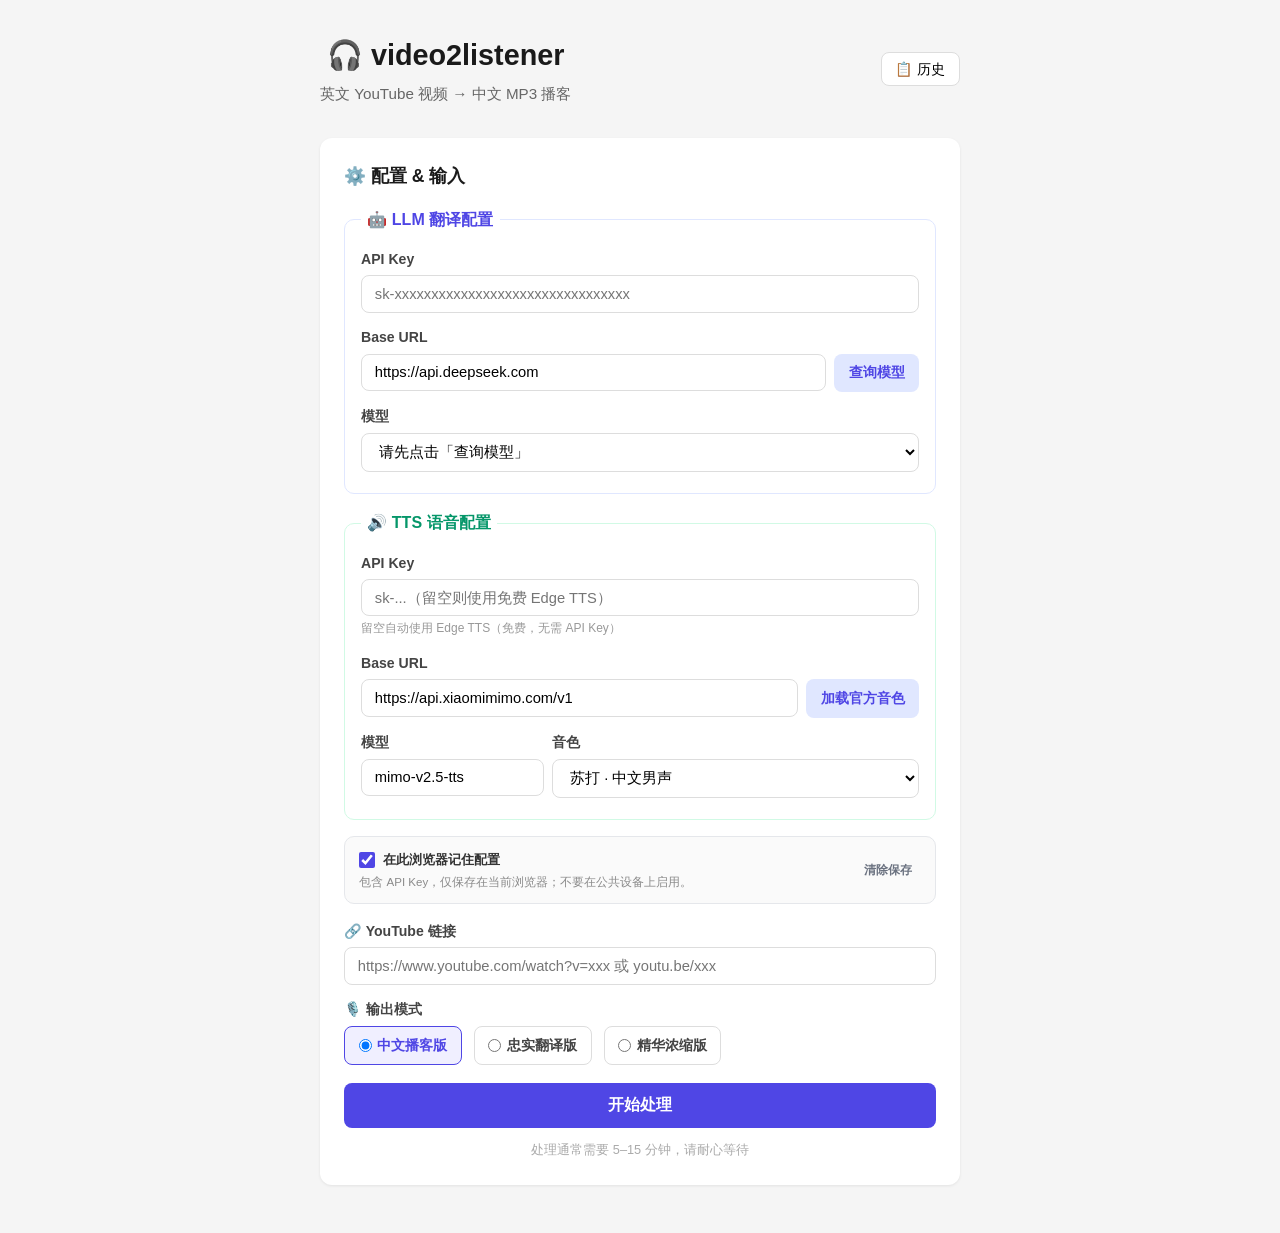
==== commit 237cc37c: "feat: history drawer with task list, download, and delete (U3) - Right-side slide-out drawer trigger" ====
--- a/src/web/static/index.html
+++ b/src/web/static/index.html
@@ -160,6 +160,68 @@
   .modal-regenerate { background: #e0e7ff; color: #4f46e5; }
   .modal-regenerate:hover { background: #c7d2fe; }
 
+  /* ── History Drawer ────────────────────────────────────────────────── */
+  .header-row { display: flex; align-items: center; justify-content: space-between; }
+  .btn-history {
+    width: auto; padding: 0.4rem 0.85rem; border: 1.5px solid #ddd; border-radius: 8px;
+    background: #fff; font-size: 0.88rem; cursor: pointer; transition: all 0.2s;
+  }
+  .btn-history:hover { border-color: #4f46e5; color: #4f46e5; }
+  .history-overlay {
+    display: none; position: fixed; inset: 0; background: rgba(0,0,0,0.3);
+    z-index: 1001; justify-content: flex-end;
+  }
+  .history-overlay.open { display: flex; }
+  .history-drawer {
+    width: 380px; max-width: 90vw; height: 100%; background: #fff;
+    box-shadow: -2px 0 16px rgba(0,0,0,0.12); display: flex; flex-direction: column;
+    transform: translateX(100%); transition: transform 0.25s ease-out;
+  }
+  .history-overlay.open .history-drawer { transform: translateX(0); }
+  .history-header {
+    display: flex; align-items: center; justify-content: space-between;
+    padding: 1rem 1.2rem; border-bottom: 1px solid #eee; flex-shrink: 0;
+  }
+  .history-header h3 { font-size: 1rem; margin: 0; }
+  .history-close {
+    width: 32px; height: 32px; border: none; background: none; font-size: 1.3rem;
+    cursor: pointer; color: #888; border-radius: 6px; display: flex; align-items: center; justify-content: center;
+  }
+  .history-close:hover { background: #f0f0f0; color: #333; }
+  .history-list { flex: 1; overflow-y: auto; padding: 0.5rem 0; }
+  .history-empty { text-align: center; color: #999; padding: 2rem 1rem; font-size: 0.9rem; }
+  .task-row {
+    padding: 0.65rem 1.2rem; border-bottom: 1px solid #f5f5f5; cursor: pointer;
+    transition: background 0.15s;
+  }
+  .task-row:hover { background: #f9fafb; }
+  .task-row-main { display: flex; align-items: center; gap: 0.5rem; }
+  .task-row-title { flex: 1; font-size: 0.85rem; font-weight: 600; color: #1a1a1a; overflow: hidden; text-overflow: ellipsis; white-space: nowrap; }
+  .task-row-badge { font-size: 0.7rem; padding: 0.15rem 0.45rem; border-radius: 10px; font-weight: 600; white-space: nowrap; }
+  .badge-podcast { background: #e0e7ff; color: #4f46e5; }
+  .badge-faithful { background: #fef3c7; color: #92400e; }
+  .badge-condensed { background: #fce7f3; color: #9d174d; }
+  .task-row-status { width: 8px; height: 8px; border-radius: 50%; flex-shrink: 0; }
+  .status-dot-done { background: #16a34a; }
+  .status-dot-failed { background: #dc2626; }
+  .status-dot-cancelled { background: #9ca3af; }
+  .status-dot-processing { background: #4f46e5; animation: stagePulse 1.5s ease-in-out infinite; }
+  .task-row-actions { display: flex; gap: 0.3rem; margin-left: 0.5rem; }
+  .task-row-icon {
+    width: 28px; height: 28px; border: none; background: none; cursor: pointer;
+    border-radius: 6px; display: flex; align-items: center; justify-content: center; font-size: 0.9rem;
+  }
+  .task-row-icon:hover { background: #f0f0f0; }
+  .task-row-icon.del:hover { background: #fef2f2; color: #dc2626; }
+  .task-row-detail { display: none; margin-top: 0.45rem; padding-top: 0.45rem; border-top: 1px solid #f0f0f0; font-size: 0.78rem; color: #6b7280; }
+  .task-row.expanded .task-row-detail { display: block; }
+  .task-row-detail span { display: block; margin-bottom: 0.15rem; }
+  .task-row-confirm { display: none; gap: 0.4rem; margin-top: 0.35rem; }
+  .task-row.confirming .task-row-confirm { display: flex; }
+  .task-row.confirming .task-row-actions { display: none; }
+  .task-row-fade { opacity: 0; transform: translateX(20px); transition: all 0.3s; }
+  .history-footer { padding: 0.6rem 1.2rem; border-top: 1px solid #eee; font-size: 0.78rem; color: #999; flex-shrink: 0; }
+
   @media (max-width: 480px) {
     body { padding: 1rem 0.5rem; }
     .card { padding: 1rem; }
@@ -173,8 +235,13 @@
 <body>
 <div class="container">
   <header>
-    <h1>🎧 video2listener</h1>
-    <p>英文 YouTube 视频 → 中文 MP3 播客</p>
+    <div class="header-row">
+      <div>
+        <h1>🎧 video2listener</h1>
+        <p>英文 YouTube 视频 → 中文 MP3 播客</p>
+      </div>
+      <button class="btn-history" id="historyBtn">📋 历史</button>
+    </div>
   </header>
 
   <div class="card" id="formCard">
@@ -304,6 +371,20 @@
       </div>
     </div>
   </div>
+
+  <!-- 历史记录抽屉 -->
+  <div class="history-overlay" id="historyOverlay">
+    <div class="history-drawer" id="historyDrawer">
+      <div class="history-header">
+        <h3>📋 历史记录</h3>
+        <button class="history-close" id="historyCloseBtn">✕</button>
+      </div>
+      <div class="history-list" id="historyList">
+        <div class="history-empty">加载中…</div>
+      </div>
+      <div class="history-footer" id="historyFooter"></div>
+    </div>
+  </div>
 </div>
 
 <script>
@@ -965,9 +1046,157 @@
 
   // 键盘支持
   document.addEventListener('keydown', (e) => {
-    if (!duplicateModal.classList.contains('open')) return;
-    if (e.key === 'Escape') { e.preventDefault(); closeDuplicateModal(); }
-    if (e.key === 'Enter') { e.preventDefault(); modalDownloadBtn.click(); }
+    if (duplicateModal.classList.contains('open')) {
+      if (e.key === 'Escape') { e.preventDefault(); closeDuplicateModal(); }
+      if (e.key === 'Enter') { e.preventDefault(); modalDownloadBtn.click(); }
+    }
+    if (historyOverlay.classList.contains('open')) {
+      if (e.key === 'Escape') { e.preventDefault(); closeHistoryDrawer(); }
+    }
+  });
+
+  // ── 历史记录抽屉 ────────────────────────────────────────────────────
+  const historyBtn = $('historyBtn');
+  const historyOverlay = $('historyOverlay');
+  const historyDrawer = $('historyDrawer');
+  const historyList = $('historyList');
+  const historyFooter = $('historyFooter');
+  const historyCloseBtn = $('historyCloseBtn');
+  let _historyCache = [];
+
+  async function openHistoryDrawer() {
+    historyOverlay.classList.add('open');
+    historyList.innerHTML = '<div class="history-empty">加载中…</div>';
+    try {
+      const resp = await fetch('/api/tasks');
+      if (!resp.ok) throw new Error('Failed');
+      _historyCache = await resp.json();
+      renderHistoryList(_historyCache);
+    } catch (_) {
+      historyList.innerHTML = '<div class="history-empty">加载失败，请重试</div>';
+    }
+  }
+
+  function closeHistoryDrawer() {
+    historyOverlay.classList.remove('open');
+  }
+
+  function renderHistoryList(tasks) {
+    historyList.innerHTML = '';
+    if (tasks.length === 0) {
+      historyList.innerHTML = '<div class="history-empty">暂无历史记录</div>';
+      historyFooter.textContent = '';
+      return;
+    }
+    historyFooter.textContent = `共 ${tasks.length} 条记录`;
+
+    const MODE_CLASS = { podcast: 'badge-podcast', faithful: 'badge-faithful', condensed: 'badge-condensed' };
+    const STATUS_CLASS = { done: 'status-dot-done', failed: 'status-dot-failed', cancelled: 'status-dot-cancelled', processing: 'status-dot-processing', queued: 'status-dot-processing' };
+
+    tasks.forEach(t => {
+      const row = document.createElement('div');
+      row.className = 'task-row';
+      row.dataset.videoId = t.video_id;
+
+      const dateStr = (t.updated_at || '').slice(0, 10);
+      const title = t.title_original || t.video_id;
+      const titleShort = title.length > 40 ? title.slice(0, 40) + '…' : title;
+      const modeLabel = t.mode_label || t.mode || '';
+      const statusDot = STATUS_CLASS[t.status] || 'status-dot-done';
+      const modeCls = MODE_CLASS[t.mode] || '';
+
+      // Estimate file size from duration
+      const estMB = t.duration_seconds ? Math.round(t.duration_seconds * 128 / 8 / 1024) : '?';
+      const partsHTML = t.parts && t.parts.length > 0
+        ? t.parts.map(p => `<a href="/api/download/${t.video_id}" style="color:#4f46e5;">📥 ${escHtml(p.filename)}</a>`).join('<br>')
+        : (t.audio_zh_path ? '<span style="color:#9ca3af;">文件已不存在</span>' : '<span style="color:#9ca3af;">未生成</span>');
+
+      row.innerHTML = `
+        <div class="task-row-main">
+          <span class="task-row-status ${statusDot}"></span>
+          <span class="task-row-title" title="${escHtml(title)}">${escHtml(titleShort)}</span>
+          ${modeLabel ? `<span class="task-row-badge ${modeCls}">${escHtml(modeLabel)}</span>` : ''}
+          <span style="font-size:0.72rem;color:#9ca3af;">${dateStr}</span>
+          <div class="task-row-actions">
+            ${(t.parts && t.parts.length > 0 || t.audio_zh_path) ? '<button class="task-row-icon" title="下载">⬇️</button>' : ''}
+            <button class="task-row-icon del" title="删除">🗑️</button>
+          </div>
+        </div>
+        <div class="task-row-detail">
+          <span>📺 ${escHtml(t.channel_name || '未知频道')}</span>
+          <span>⏱ ${t.duration_seconds ? Math.floor(t.duration_seconds/60)+' 分钟' : '未知'}</span>
+          <span>📦 约 ${estMB} MB</span>
+          <span>${partsHTML}</span>
+        </div>
+        <div class="task-row-confirm">
+          <span style="font-size:0.8rem;color:#dc2626;">确认删除？</span>
+          <button class="stage-btn" style="font-size:0.72rem;padding:0.2rem 0.5rem;color:#dc2626;">确认</button>
+          <button class="stage-btn" style="font-size:0.72rem;padding:0.2rem 0.5rem;">取消</button>
+        </div>
+      `;
+
+      // Click row → toggle expand
+      row.querySelector('.task-row-main').addEventListener('click', () => {
+        row.classList.toggle('expanded');
+      });
+
+      // Download button
+      const dlBtn = row.querySelector('.task-row-icon:not(.del)');
+      if (dlBtn) {
+        dlBtn.addEventListener('click', (e) => {
+          e.stopPropagation();
+          window.location.href = '/api/download/' + t.video_id;
+        });
+      }
+
+      // Delete button → show confirm
+      const delBtn = row.querySelector('.task-row-icon.del');
+      delBtn.addEventListener('click', (e) => {
+        e.stopPropagation();
+        row.classList.add('confirming');
+      });
+
+      // Confirm delete
+      const confirmBtns = row.querySelectorAll('.task-row-confirm button');
+      confirmBtns[0].addEventListener('click', async (e) => {
+        e.stopPropagation();
+        try {
+          const resp = await fetch('/api/tasks/' + t.video_id, { method: 'DELETE' });
+          if (resp.ok) {
+            row.classList.add('task-row-fade');
+            setTimeout(() => {
+              row.remove();
+              _historyCache = _historyCache.filter(x => x.video_id !== t.video_id);
+              historyFooter.textContent = `共 ${_historyCache.length} 条记录`;
+              if (_historyCache.length === 0) {
+                historyList.innerHTML = '<div class="history-empty">暂无历史记录</div>';
+              }
+            }, 300);
+          } else {
+            const err = await resp.json();
+            alert('删除失败: ' + (err.error || '未知错误'));
+            row.classList.remove('confirming');
+          }
+        } catch (_) {
+          alert('网络错误');
+          row.classList.remove('confirming');
+        }
+      });
+
+      // Cancel delete
+      confirmBtns[1].addEventListener('click', (e) => {
+        e.stopPropagation();
+        row.classList.remove('confirming');
+      });
+
+      historyList.appendChild(row);
+    });
+  }
+
+  historyBtn.addEventListener('click', openHistoryDrawer);
+  historyCloseBtn.addEventListener('click', closeHistoryDrawer);
+  historyOverlay.addEventListener('click', (e) => {
+    if (e.target === historyOverlay) closeHistoryDrawer();
   });
 })();
 </script>
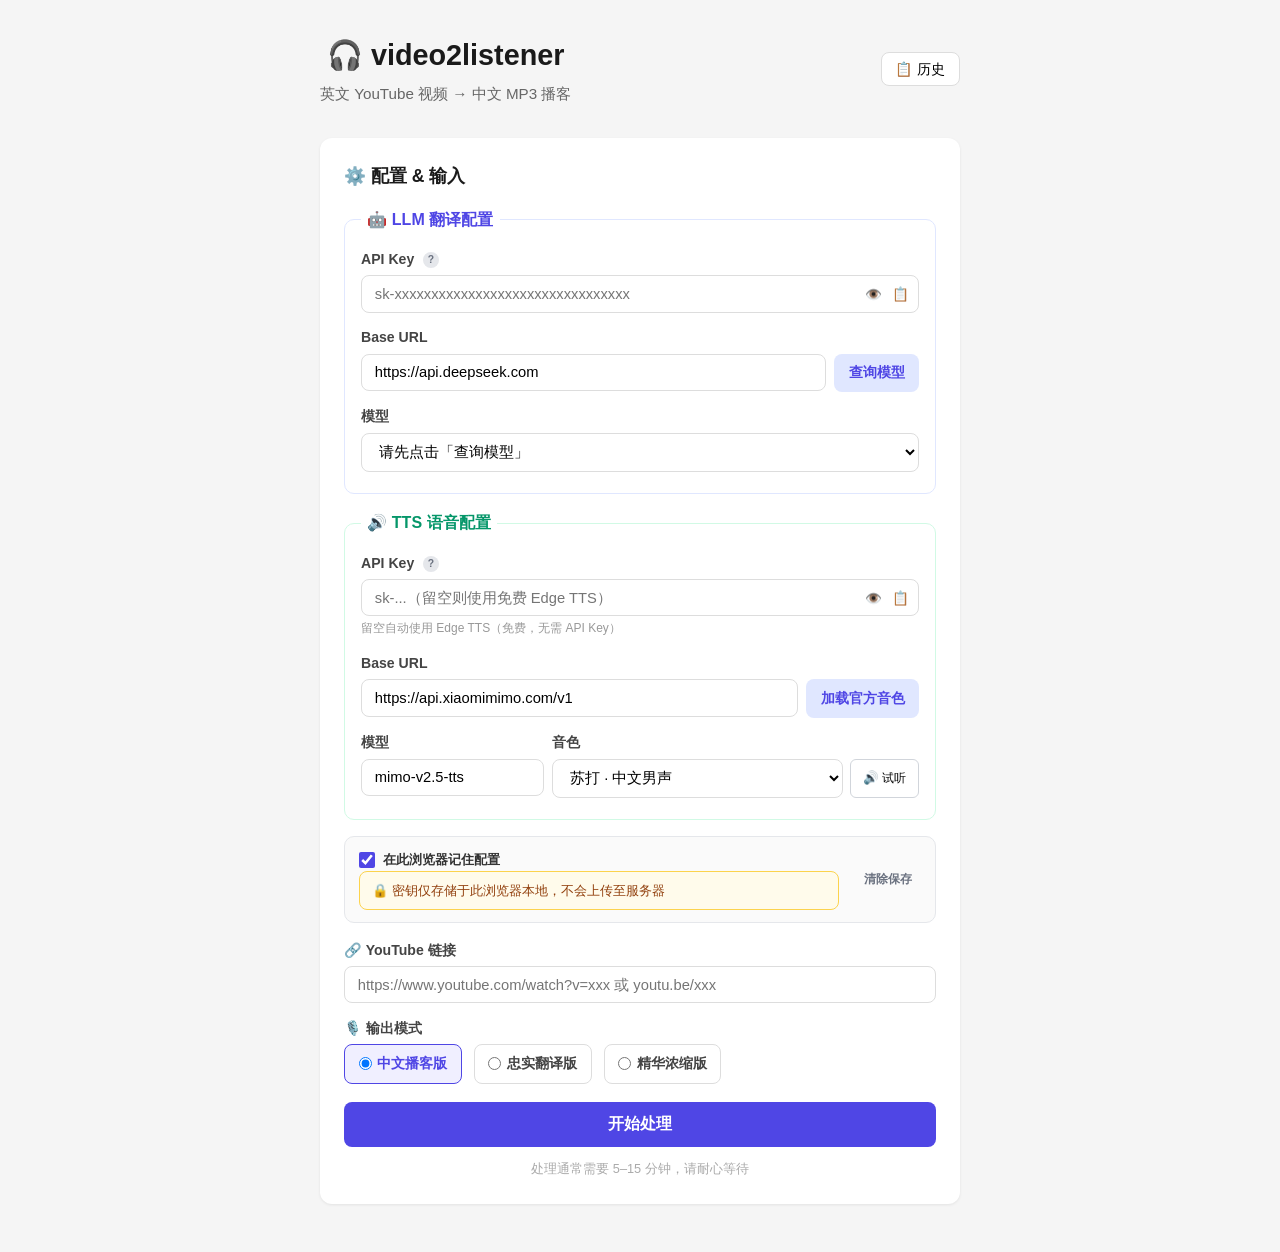
==== commit d10d9219: "feat: key field UX - toggle/copy/tooltip, security banner, TTS preview (U2+U3) - Show/hide toggle (👁" ====
--- a/src/web/static/index.html
+++ b/src/web/static/index.html
@@ -222,6 +222,35 @@
   .task-row-fade { opacity: 0; transform: translateX(20px); transition: all 0.3s; }
   .history-footer { padding: 0.6rem 1.2rem; border-top: 1px solid #eee; font-size: 0.78rem; color: #999; flex-shrink: 0; }
 
+  /* ── Key Field UX ──────────────────────────────────────────────────── */
+  .key-input-wrap { position: relative; display: flex; align-items: center; }
+  .key-input-wrap input { padding-right: 4.2rem; }
+  .key-toggle, .key-copy {
+    position: absolute; top: 50%; transform: translateY(-50%);
+    width: 28px; height: 28px; border: none; background: none; cursor: pointer;
+    border-radius: 4px; display: flex; align-items: center; justify-content: center; font-size: 0.85rem;
+  }
+  .key-toggle { right: 2rem; }
+  .key-copy { right: 0.3rem; }
+  .key-toggle:hover, .key-copy:hover { background: #f0f0f0; }
+  .help-icon {
+    display: inline-flex; width: 16px; height: 16px; border-radius: 50%;
+    background: #e5e7eb; color: #6b7280; font-size: 0.65rem; font-weight: 700;
+    align-items: center; justify-content: center; cursor: pointer; margin-left: 0.3rem; vertical-align: middle;
+  }
+  .help-icon:hover { background: #d1d5db; color: #374151; }
+  .help-tooltip {
+    display: none; position: absolute; z-index: 10; background: #1f2937; color: #f9fafb;
+    font-size: 0.75rem; padding: 0.5rem 0.7rem; border-radius: 6px; max-width: 260px;
+    line-height: 1.5; box-shadow: 0 2px 8px rgba(0,0,0,0.2);
+  }
+  .help-tooltip.show { display: block; }
+  .security-banner {
+    display: flex; align-items: center; gap: 0.4rem; padding: 0.5rem 0.75rem;
+    background: #fffbeb; border: 1px solid #fcd34d; border-radius: 8px;
+    font-size: 0.82rem; color: #92400e; font-weight: 500;
+  }
+
   @media (max-width: 480px) {
     body { padding: 1rem 0.5rem; }
     .card { padding: 1rem; }
@@ -252,8 +281,13 @@
       <fieldset style="border:1.5px solid #e0e7ff; border-radius:10px; padding:1rem 1rem 0.5rem; margin-bottom:1rem;">
         <legend style="font-weight:700; color:#4f46e5; padding:0 0.4rem;">🤖 LLM 翻译配置</legend>
         <div class="form-group">
-          <label for="llmApiKey">API Key</label>
-          <input type="password" id="llmApiKey" placeholder="sk-xxxxxxxxxxxxxxxxxxxxxxxxxxxxxxxx">
+          <label for="llmApiKey">API Key <span class="help-icon" data-help="llmKey">?</span></label>
+          <span class="help-tooltip" id="help-llmKey">此密钥仅用于调用 LLM API（翻译），不会上传至 video2listener 服务器。每次请求直接从您的浏览器发送至 API 提供商。</span>
+          <div class="key-input-wrap">
+            <input type="password" id="llmApiKey" placeholder="sk-xxxxxxxxxxxxxxxxxxxxxxxxxxxxxxxx">
+            <button type="button" class="key-toggle" data-target="llmApiKey" title="显示/隐藏">👁️</button>
+            <button type="button" class="key-copy" data-target="llmApiKey" title="复制">📋</button>
+          </div>
         </div>
         <div class="form-row">
           <div class="form-group">
@@ -275,8 +309,13 @@
       <fieldset style="border:1.5px solid #d1fae5; border-radius:10px; padding:1rem 1rem 0.5rem; margin-bottom:1rem;">
         <legend style="font-weight:700; color:#059669; padding:0 0.4rem;">🔊 TTS 语音配置</legend>
         <div class="form-group">
-          <label for="ttsApiKey">API Key</label>
-          <input type="password" id="ttsApiKey" placeholder="sk-...（留空则使用免费 Edge TTS）">
+          <label for="ttsApiKey">API Key <span class="help-icon" data-help="ttsKey">?</span></label>
+          <span class="help-tooltip" id="help-ttsKey">此密钥仅用于调用 TTS API（语音合成），不会上传至 video2listener 服务器。每次请求直接从您的浏览器发送至 API 提供商。</span>
+          <div class="key-input-wrap">
+            <input type="password" id="ttsApiKey" placeholder="sk-...（留空则使用免费 Edge TTS）">
+            <button type="button" class="key-toggle" data-target="ttsApiKey" title="显示/隐藏">👁️</button>
+            <button type="button" class="key-copy" data-target="ttsApiKey" title="复制">📋</button>
+          </div>
           <p class="hint">留空自动使用 Edge TTS（免费，无需 API Key）</p>
         </div>
         <div class="form-row">
@@ -296,7 +335,8 @@
           </div>
           <div class="form-group" style="flex:2;">
             <label for="ttsVoice">音色</label>
-            <select id="ttsVoice">
+            <div style="display:flex;gap:0.4rem;">
+              <select id="ttsVoice" style="flex:1;">
               <option value="冰糖">冰糖 · 中文女声</option>
               <option value="茉莉">茉莉 · 中文女声</option>
               <option value="苏打" selected>苏打 · 中文男声</option>
@@ -306,6 +346,8 @@
               <option value="Milo">Milo · English male</option>
               <option value="Dean">Dean · English male</option>
             </select>
+            <button type="button" class="stage-btn" id="previewTtsBtn" title="试听音色">🔊 试听</button>
+          </div>
           </div>
         </div>
       </fieldset>
@@ -313,7 +355,7 @@
       <div class="config-memory">
         <div class="memory-copy">
           <label><input type="checkbox" id="rememberConfig" checked>在此浏览器记住配置</label>
-          <p class="memory-note">包含 API Key，仅保存在当前浏览器；不要在公共设备上启用。</p>
+          <div class="security-banner">🔒 密钥仅存储于此浏览器本地，不会上传至服务器</div>
         </div>
         <button type="button" class="btn btn-text" id="clearConfigBtn">清除保存</button>
       </div>
@@ -850,6 +892,98 @@
     finally { fetchVoicesBtn.disabled = false; fetchVoicesBtn.textContent = '加载官方音色'; }
   });
 
+  // ── Key field UX: toggle / copy / tooltip ──────────────────────────
+  document.querySelectorAll('.key-toggle').forEach(btn => {
+    btn.addEventListener('click', () => {
+      const input = document.getElementById(btn.dataset.target);
+      if (!input) return;
+      const isPass = input.type === 'password';
+      input.type = isPass ? 'text' : 'password';
+      btn.textContent = isPass ? '🙈' : '👁️';
+    });
+  });
+
+  document.querySelectorAll('.key-copy').forEach(btn => {
+    btn.addEventListener('click', async () => {
+      const input = document.getElementById(btn.dataset.target);
+      if (!input) return;
+      try {
+        if (navigator.clipboard && navigator.clipboard.writeText) {
+          await navigator.clipboard.writeText(input.value);
+        } else {
+          const ta = document.createElement('textarea');
+          ta.value = input.value; ta.style.position = 'fixed'; ta.style.opacity = '0';
+          document.body.appendChild(ta); ta.select(); document.execCommand('copy'); ta.remove();
+        }
+        btn.textContent = '✓';
+        setTimeout(() => { btn.textContent = '📋'; }, 1200);
+      } catch (_) { /* clipboard denied */ }
+    });
+  });
+
+  document.querySelectorAll('.help-icon').forEach(icon => {
+    icon.addEventListener('click', (e) => {
+      e.stopPropagation();
+      const helpId = 'help-' + icon.dataset.help;
+      const tooltip = document.getElementById(helpId);
+      if (!tooltip) return;
+      const wasOpen = tooltip.classList.contains('show');
+      // Close all tooltips
+      document.querySelectorAll('.help-tooltip.show').forEach(t => t.classList.remove('show'));
+      if (!wasOpen) tooltip.classList.add('show');
+    });
+  });
+
+  document.addEventListener('click', () => {
+    document.querySelectorAll('.help-tooltip.show').forEach(t => t.classList.remove('show'));
+  });
+
+  // ── TTS Preview ─────────────────────────────────────────────────────
+  const previewTtsBtn = $('previewTtsBtn');
+  let _previewAudio = null;
+
+  previewTtsBtn.addEventListener('click', async () => {
+    if (_previewAudio) { _previewAudio.pause(); _previewAudio = null; }
+    previewTtsBtn.disabled = true;
+    previewTtsBtn.textContent = '播放中…';
+
+    const apiKey = $('ttsApiKey').value.trim();
+    const baseUrl = $('ttsBaseUrl').value.trim();
+    const provider = apiKey ? 'mimi' : 'edge';
+    const voice = ttsVoice.value || '苏打';
+    const model = $('ttsModel').value.trim();
+
+    try {
+      const resp = await fetch('/api/tts-preview', {
+        method: 'POST', headers: { 'Content-Type': 'application/json' },
+        body: JSON.stringify({ provider, voice, api_key: apiKey, base_url: baseUrl, model }),
+      });
+      if (!resp.ok) {
+        const err = await resp.json();
+        throw new Error(err.error || 'TTS 试听失败');
+      }
+      const blob = await resp.blob();
+      const url = URL.createObjectURL(blob);
+      _previewAudio = new Audio(url);
+      _previewAudio.onended = () => {
+        previewTtsBtn.disabled = false;
+        previewTtsBtn.textContent = '🔊 试听';
+        _previewAudio = null;
+      };
+      _previewAudio.onerror = () => {
+        previewTtsBtn.disabled = false;
+        previewTtsBtn.textContent = '试听失败';
+        _previewAudio = null;
+        setTimeout(() => { if (previewTtsBtn.textContent === '试听失败') previewTtsBtn.textContent = '🔊 试听'; }, 2000);
+      };
+      _previewAudio.play();
+    } catch (err) {
+      previewTtsBtn.disabled = false;
+      previewTtsBtn.textContent = '试听失败';
+      setTimeout(() => { if (previewTtsBtn.textContent === '试听失败') previewTtsBtn.textContent = '🔊 试听'; }, 2000);
+    }
+  });
+
   // ── 轮询（降级用） ─────────────────────────────────────────────────
   async function pollStatus() {
     try {
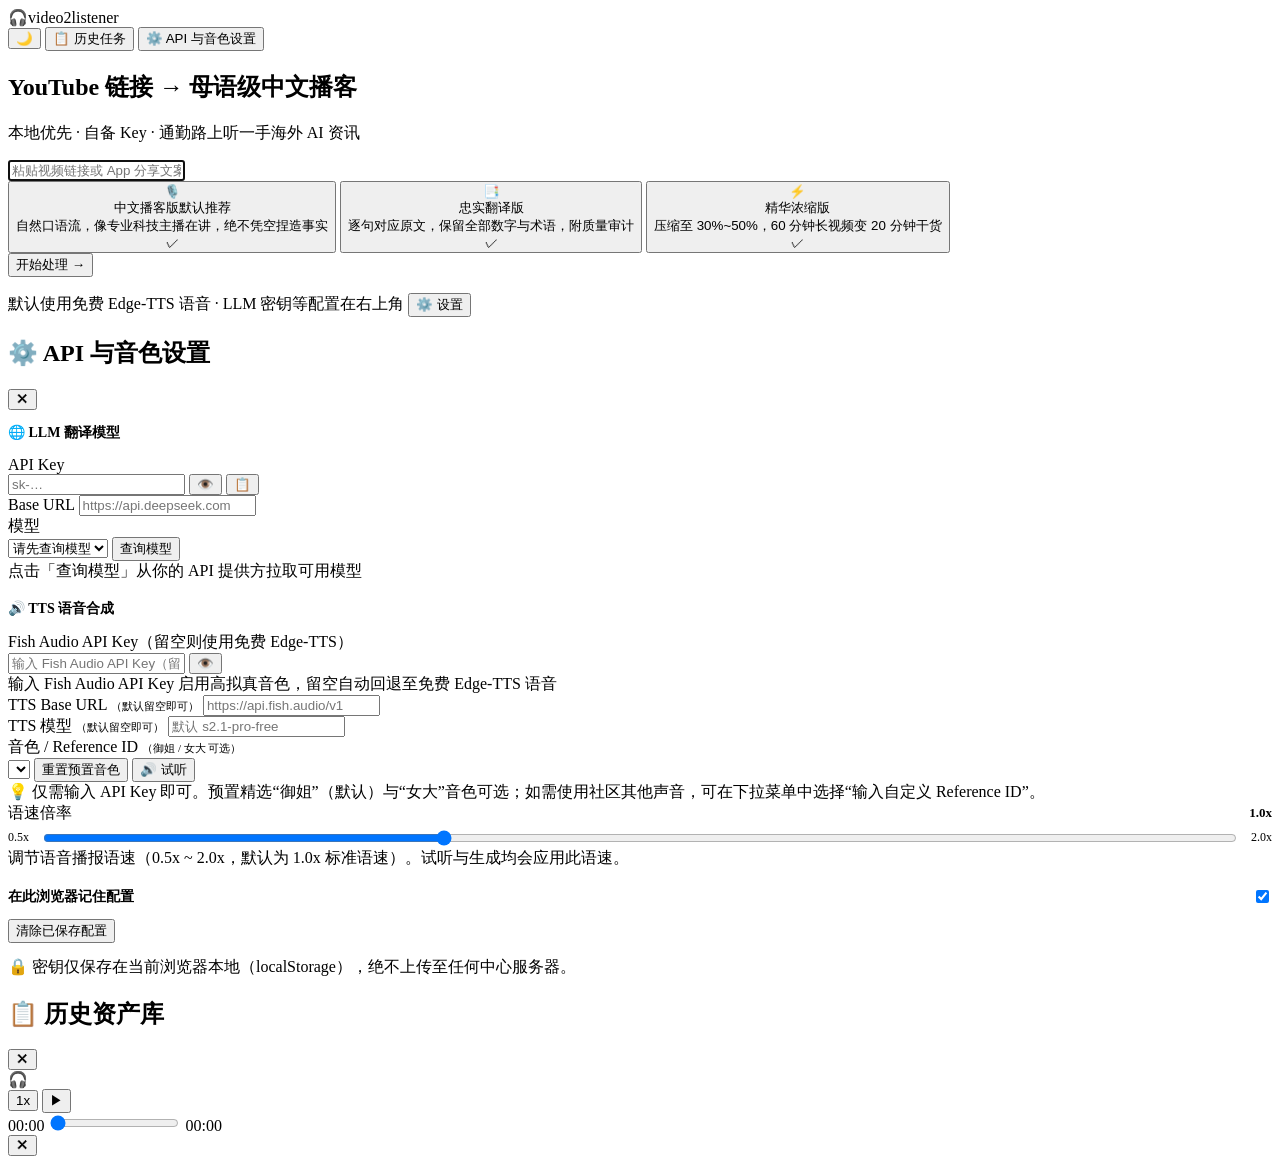
==== commit ccd36655: "feat: multi-platform source routing, Chinese rewrite pipeline, Fish TTS, and modular UI - Support mu" ====
--- a/src/web/static/index.html
+++ b/src/web/static/index.html
@@ -3,1336 +3,261 @@
 <head>
 <meta charset="UTF-8">
 <meta name="viewport" content="width=device-width, initial-scale=1.0">
-<title>video2listener — YouTube 转中文 MP3 播客</title>
-<style>
-  *, *::before, *::after { box-sizing: border-box; margin: 0; padding: 0; }
-  body {
-    font-family: "Avenir Next", "PingFang SC", "Microsoft YaHei", sans-serif;
-    background: #f5f5f5; color: #333; line-height: 1.6;
-    min-height: 100vh; display: flex; justify-content: center; padding: 2rem 1rem;
-  }
-  .container { width: 100%; max-width: 640px; }
-  header { text-align: center; margin-bottom: 2rem; }
-  header h1 { font-size: 1.8rem; font-weight: 700; color: #1a1a1a; }
-  header p { color: #666; margin-top: 0.25rem; font-size: 0.95rem; }
-
-  .card {
-    background: #fff; border-radius: 12px; padding: 1.5rem;
-    box-shadow: 0 1px 3px rgba(0,0,0,0.08); margin-bottom: 1rem;
-  }
-  .card h2 { font-size: 1.1rem; margin-bottom: 1rem; color: #1a1a1a; }
-
-  .form-group { margin-bottom: 0.85rem; }
-  .form-group label { display: block; font-weight: 600; margin-bottom: 0.3rem; font-size: 0.88rem; color: #444; }
-  .form-group input[type="text"], .form-group input[type="password"], .form-group select {
-    width: 100%; padding: 0.6rem 0.8rem; border: 1.5px solid #ddd;
-    border-radius: 8px; font-size: 0.92rem; transition: border-color 0.2s; background: #fff;
-  }
-  .form-group input:focus, .form-group select:focus { outline: none; border-color: #4f46e5; }
-  .form-row { display: flex; gap: 0.5rem; }
-  .form-row .form-group:first-child { flex: 1; }
-  .form-row .btn { width: auto; white-space: nowrap; padding: 0.6rem 0.9rem; font-size: 0.88rem; }
-
-  .section-hr { border: none; border-top: 1px solid #eee; margin: 1.2rem 0; }
-
-  .radio-group { display: flex; gap: 0.75rem; flex-wrap: wrap; }
-  .radio-group label {
-    display: flex; align-items: center; gap: 0.35rem;
-    padding: 0.45rem 0.85rem; border: 1.5px solid #ddd; border-radius: 8px;
-    cursor: pointer; font-size: 0.9rem; transition: all 0.2s;
-  }
-  .radio-group label:hover { border-color: #4f46e5; background: #f8f7ff; }
-  .radio-group input[type="radio"]:checked + span { font-weight: 600; color: #4f46e5; }
-  .radio-group label:has(input:checked) { border-color: #4f46e5; background: #f0efff; }
-
-  .btn {
-    width: 100%; padding: 0.75rem; border: none; border-radius: 8px;
-    font-size: 1rem; font-weight: 600; cursor: pointer; transition: all 0.2s;
-  }
-  .btn:disabled { background: #c7c7c7 !important; cursor: not-allowed; }
-  .btn-primary { background: #4f46e5; color: #fff; }
-  .btn-primary:hover:not(:disabled) { background: #4338ca; }
-  .btn-secondary { background: #e0e7ff; color: #4f46e5; }
-  .btn-secondary:hover:not(:disabled) { background: #c7d2fe; }
-  .btn-download { background: #16a34a; color: #fff; margin-top: 0.75rem; }
-  .btn-download:hover { background: #15803d; }
-  .result-actions { display: grid; grid-template-columns: 1.25fr 1fr; gap: 0.65rem; margin-top: 0.75rem; }
-  .result-actions .btn { margin-top: 0; }
-
-  .hint { font-size: 0.75rem; color: #999; margin-top: 0.18rem; }
-  .config-memory {
-    display: flex; align-items: center; justify-content: space-between; gap: 1rem;
-    padding: 0.75rem 0.9rem; margin: 0.2rem 0 1rem;
-    border: 1px solid #e5e7eb; border-radius: 10px; background: #fafafa;
-  }
-  .config-memory label { display: flex; align-items: center; gap: 0.5rem; font-size: 0.84rem; font-weight: 600; cursor: pointer; }
-  .config-memory input { width: 1rem; height: 1rem; accent-color: #4f46e5; }
-  .config-memory .memory-copy { flex: 1; }
-  .config-memory .memory-note { color: #8a8a8a; font-size: 0.72rem; font-weight: 400; margin-top: 0.12rem; }
-  .btn-text { width: auto; padding: 0.35rem 0.55rem; background: transparent; color: #6b7280; font-size: 0.78rem; }
-  .btn-text:hover { color: #dc2626; background: #fef2f2; }
-
-  .status-badge {
-    display: inline-block; padding: 0.2rem 0.75rem; border-radius: 20px;
-    font-size: 0.85rem; font-weight: 600;
-  }
-  .status-queued { background: #fef3c7; color: #92400e; }
-  .status-processing { background: #dbeafe; color: #1e40af; }
-  .status-done { background: #dcfce7; color: #166534; }
-  .status-failed { background: #fee2e2; color: #991b1b; }
-
-  .meta { font-size: 0.85rem; color: #888; margin: 0.25rem 0 0.75rem; }
-  .progress-log {
-    background: #f9fafb; border-radius: 8px; padding: 0.75rem;
-    max-height: 240px; overflow-y: auto; font-size: 0.88rem;
-  }
-  .progress-log .entry { padding: 0.2rem 0; border-bottom: 1px solid #f0f0f0; color: #555; }
-  .progress-log .entry:last-child { border-bottom: none; }
-  .error-msg { color: #dc2626; font-size: 0.9rem; white-space: pre-wrap; }
-  .hidden { display: none !important; }
-
-  /* ── Pipeline Timeline ──────────────────────────────────────────────── */
-  .pipeline-timeline { display: flex; flex-direction: column; gap: 0; }
-  .stage-node { display: flex; align-items: flex-start; gap: 0.75rem; position: relative; padding-bottom: 0.7rem; cursor: default; }
-  .stage-node:last-child { padding-bottom: 0; }
-  .stage-dot {
-    width: 14px; height: 14px; border-radius: 50%; margin-top: 3px; flex-shrink: 0;
-    position: relative; z-index: 1; transition: background 0.3s, box-shadow 0.3s;
-  }
-  .stage-dot.pending { background: #d1d5db; border: 2px solid #d1d5db; }
-  .stage-dot.active { background: #4f46e5; box-shadow: 0 0 0 4px rgba(79,70,229,.25); animation: stagePulse 1.5s ease-in-out infinite; }
-  .stage-dot.done { background: #16a34a; }
-  .stage-dot.failed { background: #dc2626; }
-  .stage-dot.cancelled { background: #9ca3af; }
-  @keyframes stagePulse {
-    0%, 100% { box-shadow: 0 0 0 4px rgba(79,70,229,.25); }
-    50% { box-shadow: 0 0 0 8px rgba(79,70,229,.08); }
-  }
-  .stage-line {
-    position: absolute; left: 6px; top: 20px; width: 2px; height: calc(100% - 8px); background: #e5e7eb; z-index: 0;
-  }
-  .stage-line.done { background: #16a34a; }
-  .stage-info { flex: 1; min-width: 0; }
-  .stage-name { font-size: 0.88rem; font-weight: 600; color: #6b7280; margin-bottom: 1px; transition: color 0.3s; }
-  .stage-name.active { color: #4f46e5; }
-  .stage-name.done { color: #1a1a1a; }
-  .stage-name.failed { color: #dc2626; }
-  .stage-meta { font-size: 0.75rem; color: #9ca3af; }
-  .stage-meta .duration { color: #6b7280; }
-  .stage-log-panel {
-    display: none; margin-top: 0.4rem; padding: 0.5rem 0.6rem; background: #f9fafb; border-radius: 6px;
-    font-family: 'SF Mono', 'Fira Code', monospace; font-size: 0.72rem; color: #6b7280;
-    border-left: 2px solid #e5e7eb; max-height: 160px; overflow-y: auto; line-height: 1.5; white-space: pre-wrap;
-  }
-  .stage-log-panel.active { border-left-color: #4f46e5; }
-  .stage-log-panel.expanded { display: block; }
-  .stage-log-panel .log-entry { color: #6b7280; }
-  .stage-log-panel .log-entry:last-child { color: #374151; }
-  .stage-actions { display: flex; gap: 0.5rem; margin-top: 0.4rem; }
-  .stage-btn {
-    padding: 0.3rem 0.75rem; border: 1.5px solid #d1d5db; border-radius: 6px;
-    background: #fff; font-size: 0.78rem; cursor: pointer; transition: all 0.2s;
-  }
-  .stage-btn:hover { border-color: #6b7280; }
-  .stage-btn.cancel-btn { color: #dc2626; border-color: #fecaca; }
-  .stage-btn.cancel-btn:hover { background: #fef2f2; border-color: #dc2626; }
-  .stage-btn.cancel-btn:disabled { color: #9ca3af; border-color: #e5e7eb; background: #f9fafb; cursor: not-allowed; }
-  .stage-btn.retry-btn { color: #4f46e5; border-color: #c7d2fe; }
-  .stage-btn.retry-btn:hover { background: #f0efff; border-color: #4f46e5; }
-
-  /* ── Duplicate Modal ───────────────────────────────────────────────── */
-  .modal-overlay {
-    display: none; position: fixed; inset: 0; background: rgba(0,0,0,0.4);
-    z-index: 1000; justify-content: center; align-items: center; padding: 1rem;
-  }
-  .modal-overlay.open { display: flex; }
-  .modal-box {
-    background: #fff; border-radius: 12px; padding: 1.5rem; max-width: 400px; width: 100%;
-    box-shadow: 0 4px 24px rgba(0,0,0,0.15); animation: modalIn 0.2s ease-out;
-  }
-  @keyframes modalIn { from { opacity: 0; transform: translateY(12px); } to { opacity: 1; transform: translateY(0); } }
-  .modal-box h3 { font-size: 1.05rem; margin-bottom: 0.6rem; color: #1a1a1a; }
-  .modal-box p { font-size: 0.9rem; color: #555; margin-bottom: 1.2rem; line-height: 1.5; }
-  .modal-actions { display: grid; grid-template-columns: 1fr 1fr; gap: 0.65rem; }
-  .modal-actions .btn { width: 100%; margin: 0; }
-  .modal-download { background: #16a34a; color: #fff; }
-  .modal-download:hover { background: #15803d; }
-  .modal-regenerate { background: #e0e7ff; color: #4f46e5; }
-  .modal-regenerate:hover { background: #c7d2fe; }
-
-  /* ── History Drawer ────────────────────────────────────────────────── */
-  .header-row { display: flex; align-items: center; justify-content: space-between; }
-  .btn-history {
-    width: auto; padding: 0.4rem 0.85rem; border: 1.5px solid #ddd; border-radius: 8px;
-    background: #fff; font-size: 0.88rem; cursor: pointer; transition: all 0.2s;
-  }
-  .btn-history:hover { border-color: #4f46e5; color: #4f46e5; }
-  .history-overlay {
-    display: none; position: fixed; inset: 0; background: rgba(0,0,0,0.3);
-    z-index: 1001; justify-content: flex-end;
-  }
-  .history-overlay.open { display: flex; }
-  .history-drawer {
-    width: 380px; max-width: 90vw; height: 100%; background: #fff;
-    box-shadow: -2px 0 16px rgba(0,0,0,0.12); display: flex; flex-direction: column;
-    transform: translateX(100%); transition: transform 0.25s ease-out;
-  }
-  .history-overlay.open .history-drawer { transform: translateX(0); }
-  .history-header {
-    display: flex; align-items: center; justify-content: space-between;
-    padding: 1rem 1.2rem; border-bottom: 1px solid #eee; flex-shrink: 0;
-  }
-  .history-header h3 { font-size: 1rem; margin: 0; }
-  .history-close {
-    width: 32px; height: 32px; border: none; background: none; font-size: 1.3rem;
-    cursor: pointer; color: #888; border-radius: 6px; display: flex; align-items: center; justify-content: center;
-  }
-  .history-close:hover { background: #f0f0f0; color: #333; }
-  .history-list { flex: 1; overflow-y: auto; padding: 0.5rem 0; }
-  .history-empty { text-align: center; color: #999; padding: 2rem 1rem; font-size: 0.9rem; }
-  .task-row {
-    padding: 0.65rem 1.2rem; border-bottom: 1px solid #f5f5f5; cursor: pointer;
-    transition: background 0.15s;
-  }
-  .task-row:hover { background: #f9fafb; }
-  .task-row-main { display: flex; align-items: center; gap: 0.5rem; }
-  .task-row-title { flex: 1; font-size: 0.85rem; font-weight: 600; color: #1a1a1a; overflow: hidden; text-overflow: ellipsis; white-space: nowrap; }
-  .task-row-badge { font-size: 0.7rem; padding: 0.15rem 0.45rem; border-radius: 10px; font-weight: 600; white-space: nowrap; }
-  .badge-podcast { background: #e0e7ff; color: #4f46e5; }
-  .badge-faithful { background: #fef3c7; color: #92400e; }
-  .badge-condensed { background: #fce7f3; color: #9d174d; }
-  .task-row-status { width: 8px; height: 8px; border-radius: 50%; flex-shrink: 0; }
-  .status-dot-done { background: #16a34a; }
-  .status-dot-failed { background: #dc2626; }
-  .status-dot-cancelled { background: #9ca3af; }
-  .status-dot-processing { background: #4f46e5; animation: stagePulse 1.5s ease-in-out infinite; }
-  .task-row-actions { display: flex; gap: 0.3rem; margin-left: 0.5rem; }
-  .task-row-icon {
-    width: 28px; height: 28px; border: none; background: none; cursor: pointer;
-    border-radius: 6px; display: flex; align-items: center; justify-content: center; font-size: 0.9rem;
-  }
-  .task-row-icon:hover { background: #f0f0f0; }
-  .task-row-icon.del:hover { background: #fef2f2; color: #dc2626; }
-  .task-row-detail { display: none; margin-top: 0.45rem; padding-top: 0.45rem; border-top: 1px solid #f0f0f0; font-size: 0.78rem; color: #6b7280; }
-  .task-row.expanded .task-row-detail { display: block; }
-  .task-row-detail span { display: block; margin-bottom: 0.15rem; }
-  .task-row-confirm { display: none; gap: 0.4rem; margin-top: 0.35rem; }
-  .task-row.confirming .task-row-confirm { display: flex; }
-  .task-row.confirming .task-row-actions { display: none; }
-  .task-row-fade { opacity: 0; transform: translateX(20px); transition: all 0.3s; }
-  .history-footer { padding: 0.6rem 1.2rem; border-top: 1px solid #eee; font-size: 0.78rem; color: #999; flex-shrink: 0; }
-
-  /* ── Key Field UX ──────────────────────────────────────────────────── */
-  .key-input-wrap { position: relative; display: flex; align-items: center; }
-  .key-input-wrap input { padding-right: 4.2rem; }
-  .key-toggle, .key-copy {
-    position: absolute; top: 50%; transform: translateY(-50%);
-    width: 28px; height: 28px; border: none; background: none; cursor: pointer;
-    border-radius: 4px; display: flex; align-items: center; justify-content: center; font-size: 0.85rem;
-  }
-  .key-toggle { right: 2rem; }
-  .key-copy { right: 0.3rem; }
-  .key-toggle:hover, .key-copy:hover { background: #f0f0f0; }
-  .help-icon {
-    display: inline-flex; width: 16px; height: 16px; border-radius: 50%;
-    background: #e5e7eb; color: #6b7280; font-size: 0.65rem; font-weight: 700;
-    align-items: center; justify-content: center; cursor: pointer; margin-left: 0.3rem; vertical-align: middle;
-  }
-  .help-icon:hover { background: #d1d5db; color: #374151; }
-  .help-tooltip {
-    display: none; position: absolute; z-index: 10; background: #1f2937; color: #f9fafb;
-    font-size: 0.75rem; padding: 0.5rem 0.7rem; border-radius: 6px; max-width: 260px;
-    line-height: 1.5; box-shadow: 0 2px 8px rgba(0,0,0,0.2);
-  }
-  .help-tooltip.show { display: block; }
-  .security-banner {
-    display: flex; align-items: center; gap: 0.4rem; padding: 0.5rem 0.75rem;
-    background: #fffbeb; border: 1px solid #fcd34d; border-radius: 8px;
-    font-size: 0.82rem; color: #92400e; font-weight: 500;
-  }
-
-  @media (max-width: 480px) {
-    body { padding: 1rem 0.5rem; }
-    .card { padding: 1rem; }
-    header h1 { font-size: 1.4rem; }
-    .form-row { flex-direction: column; }
-    .config-memory { align-items: flex-start; }
-    .result-actions { grid-template-columns: 1fr; }
-  }
-</style>
+<title>video2listener · YouTube 转中文播客</title>
+<link rel="stylesheet" href="/static/css/tokens.css">
+<link rel="stylesheet" href="/static/css/base.css">
+<link rel="stylesheet" href="/static/css/components.css">
+<link rel="stylesheet" href="/static/css/views.css">
 </head>
 <body>
-<div class="container">
-  <header>
-    <div class="header-row">
+
+<!-- ============ App Bar ============ -->
+<header class="appbar">
+  <div class="appbar__brand"><span class="logo">🎧</span>video2listener</div>
+  <div class="appbar__actions">
+    <button class="btn btn--icon" id="themeBtn" title="切换深浅色">🌙</button>
+    <button class="btn btn--ghost" id="historyBtn">📋 历史任务</button>
+    <button class="btn btn--secondary" id="settingsBtn">⚙️ API 与音色设置</button>
+  </div>
+</header>
+
+<main class="main">
+
+  <!-- ============ View: Submit ============ -->
+  <section id="viewSubmit">
+    <div class="hero">
+      <h1>YouTube 链接 → <span class="gradient-text">母语级中文播客</span></h1>
+      <p>本地优先 · 自备 Key · 通勤路上听一手海外 AI 资讯</p>
+    </div>
+
+    <div class="url-input-wrap" id="urlWrap">
+      <input class="url-input" id="urlInput" placeholder="粘贴视频链接或 App 分享文案（支持 YouTube、B站、抖音、小红书等）" autofocus>
+      <button class="btn btn--icon" id="urlClearBtn" title="清空" hidden>✕</button>
+    </div>
+    <div class="field-err" id="urlErr" hidden>请输入有效的视频链接或 App 分享文案（支持 YouTube、B站、抖音、小红书等）</div>
+
+    <div class="mode-grid" role="radiogroup" aria-label="输出模式">
+      <button class="mode-card is-selected" data-mode="podcast" role="radio" aria-checked="true">
+        <div class="mode-card__icon">🎙️</div>
+        <div class="mode-card__name">中文播客版<span class="badge badge--podcast">默认推荐</span></div>
+        <div class="mode-card__desc">自然口语流，像专业科技主播在讲，绝不凭空捏造事实</div>
+        <span class="mode-card__check">✓</span>
+      </button>
+      <button class="mode-card" data-mode="faithful" role="radio" aria-checked="false">
+        <div class="mode-card__icon">📑</div>
+        <div class="mode-card__name">忠实翻译版</div>
+        <div class="mode-card__desc">逐句对应原文，保留全部数字与术语，附质量审计</div>
+        <span class="mode-card__check">✓</span>
+      </button>
+      <button class="mode-card" data-mode="condensed" role="radio" aria-checked="false">
+        <div class="mode-card__icon">⚡</div>
+        <div class="mode-card__name">精华浓缩版</div>
+        <div class="mode-card__desc">压缩至 30%~50%，60 分钟长视频变 20 分钟干货</div>
+        <span class="mode-card__check">✓</span>
+      </button>
+    </div>
+
+    <button class="btn btn--primary btn--lg btn--block" id="submitBtn">开始处理 →</button>
+    <p class="submit-hint">默认使用免费 Edge-TTS 语音 · LLM 密钥等配置在右上角 <button id="hintSettingsBtn">⚙️ 设置</button></p>
+  </section>
+
+  <!-- ============ View: Progress ============ -->
+  <section id="viewProgress" hidden>
+    <div class="panel">
+      <div class="progress-head">
+        <div class="progress-head__title">
+          <span class="badge badge--podcast" id="pModeBadge"></span>
+          <span class="t" id="pTitle"></span>
+        </div>
+        <div class="progress-head__meta">
+          <span class="mono" id="pElapsed">00:00</span>
+          <span class="badge badge--active" id="pStatus">处理中</span>
+          <span class="conn-tag" id="connTag" hidden>🔄 连接中断，正在轮询</span>
+          <button class="btn btn--danger btn--sm" id="cancelBtn">⏹ 取消</button>
+        </div>
+      </div>
+      <ul class="timeline" id="timeline"></ul>
+    </div>
+  </section>
+
+  <!-- ============ View: Result ============ -->
+  <section id="viewResult" hidden>
+    <div class="audit-banner" id="auditBanner" hidden></div>
+    <div class="panel">
+      <div class="result-body">
+        <div class="result-title" id="rTitle"></div>
+        <div class="result-meta" id="rMeta"></div>
+        <div class="dl-list" id="dlList"></div>
+        <div class="result-actions">
+          <button class="btn btn--primary" id="playBtn">▶️ 在线试听</button>
+          <button class="btn btn--secondary" id="copyScriptBtn" hidden>📋 复制脚本</button>
+          <button class="btn btn--ghost" id="newTaskBtn">← 处理新视频</button>
+        </div>
+        <div class="tabs">
+          <button class="tab is-active" data-tab="script" id="tabScriptBtn">中文脚本</button>
+          <button class="tab" data-tab="summary" id="tabSummaryBtn">内容摘要</button>
+        </div>
+        <div class="tab-panel" id="tabPanelEl" hidden>加载中…</div>
+      </div>
+    </div>
+  </section>
+
+  <!-- ============ View: Error ============ -->
+  <section id="viewError" hidden>
+    <div class="panel error-panel">
+      <div class="err-icon">😵</div>
+      <h2 id="errTitle">处理失败</h2>
+      <p id="errMsg"></p>
       <div>
-        <h1>🎧 video2listener</h1>
-        <p>英文 YouTube 视频 → 中文 MP3 播客</p>
-      </div>
-      <button class="btn-history" id="historyBtn">📋 历史</button>
-    </div>
-  </header>
-
-  <div class="card" id="formCard">
-    <h2>⚙️ 配置 & 输入</h2>
-    <form id="submitForm" autocomplete="off">
-
-      <!-- ═══ LLM 翻译配置 ═══ -->
-      <fieldset style="border:1.5px solid #e0e7ff; border-radius:10px; padding:1rem 1rem 0.5rem; margin-bottom:1rem;">
-        <legend style="font-weight:700; color:#4f46e5; padding:0 0.4rem;">🤖 LLM 翻译配置</legend>
-        <div class="form-group">
-          <label for="llmApiKey">API Key <span class="help-icon" data-help="llmKey">?</span></label>
-          <span class="help-tooltip" id="help-llmKey">此密钥仅用于调用 LLM API（翻译），不会上传至 video2listener 服务器。每次请求直接从您的浏览器发送至 API 提供商。</span>
-          <div class="key-input-wrap">
-            <input type="password" id="llmApiKey" placeholder="sk-xxxxxxxxxxxxxxxxxxxxxxxxxxxxxxxx">
-            <button type="button" class="key-toggle" data-target="llmApiKey" title="显示/隐藏">👁️</button>
-            <button type="button" class="key-copy" data-target="llmApiKey" title="复制">📋</button>
-          </div>
-        </div>
-        <div class="form-row">
-          <div class="form-group">
-            <label for="llmBaseUrl">Base URL</label>
-            <input type="text" id="llmBaseUrl" placeholder="https://api.deepseek.com" value="https://api.deepseek.com">
-          </div>
-          <div class="form-group" style="align-self: flex-end;">
-            <label>&nbsp;</label>
-            <button type="button" class="btn btn-secondary" id="fetchModelsBtn">查询模型</button>
-          </div>
-        </div>
-        <div class="form-group">
-          <label for="modelSelect">模型</label>
-          <select id="modelSelect"><option value="">请先点击「查询模型」</option></select>
-        </div>
-      </fieldset>
-
-      <!-- ═══ TTS 语音配置 ═══ -->
-      <fieldset style="border:1.5px solid #d1fae5; border-radius:10px; padding:1rem 1rem 0.5rem; margin-bottom:1rem;">
-        <legend style="font-weight:700; color:#059669; padding:0 0.4rem;">🔊 TTS 语音配置</legend>
-        <div class="form-group">
-          <label for="ttsApiKey">API Key <span class="help-icon" data-help="ttsKey">?</span></label>
-          <span class="help-tooltip" id="help-ttsKey">此密钥仅用于调用 TTS API（语音合成），不会上传至 video2listener 服务器。每次请求直接从您的浏览器发送至 API 提供商。</span>
-          <div class="key-input-wrap">
-            <input type="password" id="ttsApiKey" placeholder="sk-...（留空则使用免费 Edge TTS）">
-            <button type="button" class="key-toggle" data-target="ttsApiKey" title="显示/隐藏">👁️</button>
-            <button type="button" class="key-copy" data-target="ttsApiKey" title="复制">📋</button>
-          </div>
-          <p class="hint">留空自动使用 Edge TTS（免费，无需 API Key）</p>
-        </div>
-        <div class="form-row">
-          <div class="form-group">
-            <label for="ttsBaseUrl">Base URL</label>
-            <input type="text" id="ttsBaseUrl" placeholder="https://api.xiaomimimo.com/v1" value="https://api.xiaomimimo.com/v1">
-          </div>
-          <div class="form-group" style="align-self: flex-end;">
-            <label>&nbsp;</label>
-            <button type="button" class="btn btn-secondary" id="fetchVoicesBtn">加载官方音色</button>
-          </div>
-        </div>
-        <div class="form-row">
-          <div class="form-group">
-            <label for="ttsModel">模型</label>
-            <input type="text" id="ttsModel" placeholder="mimo-v2.5-tts" value="mimo-v2.5-tts">
-          </div>
-          <div class="form-group" style="flex:2;">
-            <label for="ttsVoice">音色</label>
-            <div style="display:flex;gap:0.4rem;">
-              <select id="ttsVoice" style="flex:1;">
-              <option value="冰糖">冰糖 · 中文女声</option>
-              <option value="茉莉">茉莉 · 中文女声</option>
-              <option value="苏打" selected>苏打 · 中文男声</option>
-              <option value="白桦">白桦 · 中文男声</option>
-              <option value="Mia">Mia · English female</option>
-              <option value="Chloe">Chloe · English female</option>
-              <option value="Milo">Milo · English male</option>
-              <option value="Dean">Dean · English male</option>
-            </select>
-            <button type="button" class="stage-btn" id="previewTtsBtn" title="试听音色">🔊 试听</button>
-          </div>
-          </div>
-        </div>
-      </fieldset>
-
-      <div class="config-memory">
-        <div class="memory-copy">
-          <label><input type="checkbox" id="rememberConfig" checked>在此浏览器记住配置</label>
-          <div class="security-banner">🔒 密钥仅存储于此浏览器本地，不会上传至服务器</div>
-        </div>
-        <button type="button" class="btn btn-text" id="clearConfigBtn">清除保存</button>
-      </div>
-
-      <!-- ═══ 视频输入 ═══ -->
-      <div class="form-group">
-        <label for="url">🔗 YouTube 链接</label>
-        <input type="text" id="url" placeholder="https://www.youtube.com/watch?v=xxx 或 youtu.be/xxx">
-      </div>
-      <div class="form-group">
-        <label>🎙️ 输出模式</label>
-        <div class="radio-group">
-          <label><input type="radio" name="mode" value="podcast" checked><span>中文播客版</span></label>
-          <label><input type="radio" name="mode" value="faithful"><span>忠实翻译版</span></label>
-          <label><input type="radio" name="mode" value="condensed"><span>精华浓缩版</span></label>
-        </div>
-      </div>
-      <button type="submit" class="btn btn-primary" id="submitBtn">开始处理</button>
-    </form>
-    <p style="margin-top: 0.75rem; font-size: 0.8rem; color: #aaa; text-align: center;">
-      处理通常需要 5–15 分钟，请耐心等待
-    </p>
-  </div>
-
-  <!-- 进度 / 结果 / 错误面板不变 -->
-  <div class="card hidden" id="progressCard">
-    <h2 id="progressTitle">⏳ 处理中</h2>
-    <span class="status-badge" id="statusBadge">排队中</span>
-    <p class="meta" id="metaInfo"></p>
-    <div class="pipeline-timeline" id="pipelineTimeline"></div>
-  </div>
-  <div class="card hidden" id="resultCard">
-    <h2>✅ 处理完成</h2>
-    <p style="color: #555; margin-bottom: 0.5rem;">音频已生成，点击下方按钮下载：</p>
-    <div class="result-actions">
-      <button class="btn btn-download" id="downloadBtn">⬇️ 下载 MP3</button>
-      <button class="btn btn-secondary" id="newTaskBtn">← 处理新视频</button>
-    </div>
-    <p style="margin-top: 0.5rem; font-size: 0.8rem; color: #aaa;" id="elapsedFinal"></p>
-  </div>
-  <div class="card hidden" id="errorCard">
-    <h2>❌ 处理失败</h2>
-    <p class="error-msg" id="errorMsg"></p>
-    <button class="btn btn-primary" id="retryBtn" style="margin-top: 1rem;">重新开始</button>
-  </div>
-
-  <!-- 重复视频弹窗 -->
-  <div class="modal-overlay" id="duplicateModal">
-    <div class="modal-box">
-      <h3>📼 视频已处理过</h3>
-      <p id="duplicateMsg">该视频之前已处理过，是否重新生成？</p>
-      <div class="modal-actions">
-        <button class="btn modal-download" id="modalDownloadBtn">⬇️ 下载已有文件</button>
-        <button class="btn modal-regenerate" id="modalRegenerateBtn">🔄 重新生成</button>
-      </div>
-    </div>
-  </div>
-
-  <!-- 历史记录抽屉 -->
-  <div class="history-overlay" id="historyOverlay">
-    <div class="history-drawer" id="historyDrawer">
-      <div class="history-header">
-        <h3>📋 历史记录</h3>
-        <button class="history-close" id="historyCloseBtn">✕</button>
-      </div>
-      <div class="history-list" id="historyList">
-        <div class="history-empty">加载中…</div>
-      </div>
-      <div class="history-footer" id="historyFooter"></div>
-    </div>
+        <button class="btn btn--secondary" id="errBackBtn">← 返回输入</button>
+        <button class="btn btn--secondary" id="errRetryBtn">🔄 重新处理</button>
+      </div>
+    </div>
+  </section>
+
+</main>
+
+<!-- ============ Settings Drawer ============ -->
+<div class="drawer-overlay" id="settingsOverlay"></div>
+<aside class="drawer" id="settingsDrawer" aria-label="设置" aria-hidden="true">
+  <div class="drawer__head"><h2>⚙️ API 与音色设置</h2><button class="btn btn--icon" data-close="settings">✕</button></div>
+  <div class="drawer__body">
+    <div class="card" style="margin:0 0 18px">
+      <h3 style="font-size:14px;font-weight:700;margin-bottom:14px;display:flex;align-items:center;gap:8px">🌐 LLM 翻译模型</h3>
+      <div class="field" id="llmKeyField">
+        <label for="llmKey">API Key</label>
+        <div class="key-input">
+          <input type="password" id="llmKey" placeholder="sk-…" autocomplete="off">
+          <button class="btn--icon" id="keyToggle" title="显示/隐藏">👁️</button>
+          <button class="btn--icon" id="keyCopy" title="复制">📋</button>
+        </div>
+        <div class="field__err" id="llmKeyErr" hidden></div>
+      </div>
+      <div class="field">
+        <label for="llmBaseUrl">Base URL</label>
+        <input id="llmBaseUrl" placeholder="https://api.deepseek.com" autocomplete="off">
+      </div>
+      <div class="field">
+        <label for="llmModel">模型</label>
+        <div class="field--shoulder">
+          <select id="llmModel"><option value="">请先查询模型</option></select>
+          <button class="btn btn--secondary" id="fetchModelsBtn">查询模型</button>
+        </div>
+        <div class="hint">点击「查询模型」从你的 API 提供方拉取可用模型</div>
+      </div>
+    </div>
+
+    <div class="card" style="margin:0 0 18px">
+      <h3 style="font-size:14px;font-weight:700;margin-bottom:14px;display:flex;align-items:center;gap:8px">🔊 TTS 语音合成</h3>
+      <div class="field" id="ttsKeyField">
+        <label for="ttsKey">Fish Audio API Key（留空则使用免费 Edge-TTS）</label>
+        <div class="key-input">
+          <input type="password" id="ttsKey" placeholder="输入 Fish Audio API Key（留空开箱即用）" autocomplete="off">
+          <button class="btn--icon" id="ttsKeyToggle" title="显示/隐藏">👁️</button>
+        </div>
+        <div class="field__err" id="ttsKeyErr" hidden></div>
+        <div class="hint">输入 Fish Audio API Key 启用高拟真音色，留空自动回退至免费 Edge-TTS 语音</div>
+      </div>
+      <div class="field">
+        <label for="ttsBaseUrl">TTS Base URL <span style="font-size:11px;color:var(--text-muted);font-weight:normal">（默认留空即可）</span></label>
+        <input id="ttsBaseUrl" placeholder="https://api.fish.audio/v1" autocomplete="off">
+      </div>
+      <div class="field">
+        <label for="ttsModel">TTS 模型 <span style="font-size:11px;color:var(--text-muted);font-weight:normal">（默认留空即可）</span></label>
+        <input id="ttsModel" placeholder="默认 s2.1-pro-free" autocomplete="off">
+      </div>
+      <div class="field">
+        <label for="ttsVoice">音色 / Reference ID <span style="font-size:11px;color:var(--text-muted);font-weight:normal">（御姐 / 女大 可选）</span></label>
+        <div class="field--shoulder">
+          <select id="ttsVoice"></select>
+          <button class="btn btn--secondary" id="ttsVoicesBtn">重置预置音色</button>
+          <button class="btn btn--secondary" id="ttsPreviewBtn">🔊 试听</button>
+        </div>
+        <div class="hint">💡 仅需输入 API Key 即可。预置精选“御姐”（默认）与“女大”音色可选；如需使用社区其他声音，可在下拉菜单中选择“输入自定义 Reference ID”。</div>
+      </div>
+      <div class="field">
+        <label for="ttsSpeed" style="display:flex;justify-content:space-between;align-items:center">
+          <span>语速倍率</span>
+          <span id="ttsSpeedVal" style="font-weight:600;color:var(--brand);font-size:13px">1.0x</span>
+        </label>
+        <div style="display:flex;align-items:center;gap:12px;margin-top:4px">
+          <span style="font-size:12px;color:var(--text-muted)">0.5x</span>
+          <input type="range" id="ttsSpeed" min="0.5" max="2.0" step="0.05" value="1.0" style="flex:1;cursor:pointer">
+          <span style="font-size:12px;color:var(--text-muted)">2.0x</span>
+        </div>
+        <div class="hint">调节语音播报语速（0.5x ~ 2.0x，默认为 1.0x 标准语速）。试听与生成均会应用此语速。</div>
+      </div>
+    </div>
+
+    <div class="card">
+      <div style="display:flex;align-items:center;justify-content:space-between;gap:10px">
+        <span style="font-size:13.5px;font-weight:600">在此浏览器记住配置</span>
+        <label class="switch"><input type="checkbox" id="rememberSwitch" checked><i></i></label>
+      </div>
+      <div style="margin-top:12px"><button class="btn btn--danger btn--sm" id="clearCfgBtn">清除已保存配置</button></div>
+      <div class="security-banner" style="margin-top:14px">🔒 密钥仅保存在当前浏览器本地（localStorage），绝不上传至任何中心服务器。</div>
+    </div>
+  </div>
+</aside>
+
+<!-- ============ History Drawer ============ -->
+<div class="drawer-overlay" id="historyOverlay"></div>
+<aside class="drawer drawer--wide" id="historyDrawer" aria-label="历史任务" aria-hidden="true">
+  <div class="drawer__head"><h2>📋 历史资产库</h2><button class="btn btn--icon" data-close="history">✕</button></div>
+  <div class="drawer__body" id="historyBody"></div>
+</aside>
+
+<!-- ============ Decision Modal ============ -->
+<div class="modal" id="decisionModal" hidden role="dialog" aria-modal="true" aria-labelledby="dmTitle">
+  <div class="modal__overlay" data-close="decision"></div>
+  <div class="modal__box">
+    <div class="modal__icon" id="dmIcon">⚡</div>
+    <h3 id="dmTitle"></h3>
+    <p id="dmDesc"></p>
+    <div class="modal__actions" id="dmActions"></div>
   </div>
 </div>
 
-<script>
-(function () {
-  let pollTimer = null, elapsedTimer = null, videoId = null, startedAt = null, pollFailures = 0;
-  let sseSource = null, timeline = null;
-
-  const $ = id => document.getElementById(id);
-  const formCard = $('formCard'), progressCard = $('progressCard'), resultCard = $('resultCard'), errorCard = $('errorCard');
-  const submitForm = $('submitForm'), submitBtn = $('submitBtn');
-  const fetchModelsBtn = $('fetchModelsBtn'), fetchVoicesBtn = $('fetchVoicesBtn');
-  const modelSelect = $('modelSelect'), ttsVoice = $('ttsVoice');
-  const statusBadge = $('statusBadge'), metaInfo = $('metaInfo');
-  const pipelineTimeline = $('pipelineTimeline'), progressTitle = $('progressTitle');
-  const downloadBtn = $('downloadBtn'), errorMsg = $('errorMsg'), retryBtn = $('retryBtn');
-  const elapsedFinal = $('elapsedFinal'), newTaskBtn = $('newTaskBtn');
-  const rememberConfig = $('rememberConfig'), clearConfigBtn = $('clearConfigBtn');
-  const CONFIG_STORAGE_KEY = 'v2l_savedConfig_v1';
-
-  const SSE_STAGES = [
-    {id:1,name:'下载',icon:'📥'},{id:2,name:'转写',icon:'🎙️'},{id:3,name:'清洗',icon:'🧹'},
-    {id:4,name:'翻译',icon:'🌐'},{id:5,name:'TTS',icon:'🔊'},{id:6,name:'合并',icon:'🎵'},
-  ];
-
-  function setSelectValue(select, value) {
-    if (!value) return;
-    if (![...select.options].some(option => option.value === value)) {
-      select.add(new Option(value, value));
-    }
-    select.value = value;
-  }
-
-  function collectConfig() {
-    return {
-      llmApiKey: $('llmApiKey').value,
-      llmBaseUrl: $('llmBaseUrl').value,
-      model: modelSelect.value,
-      ttsApiKey: $('ttsApiKey').value,
-      ttsBaseUrl: $('ttsBaseUrl').value,
-      ttsModel: $('ttsModel').value,
-      ttsVoice: ttsVoice.value,
-      mode: document.querySelector('input[name="mode"]:checked')?.value || 'podcast',
-    };
-  }
-
-  function saveConfig() {
-    if (!rememberConfig.checked) return;
-    try { localStorage.setItem(CONFIG_STORAGE_KEY, JSON.stringify(collectConfig())); } catch { /* 浏览器可能禁用存储 */ }
-  }
-
-  function restoreConfig() {
-    try {
-      const raw = localStorage.getItem(CONFIG_STORAGE_KEY);
-      if (!raw) return;
-      const saved = JSON.parse(raw);
-      rememberConfig.checked = true;
-      $('llmApiKey').value = saved.llmApiKey || '';
-      $('llmBaseUrl').value = saved.llmBaseUrl || 'https://api.deepseek.com';
-      setSelectValue(modelSelect, saved.model);
-      $('ttsApiKey').value = saved.ttsApiKey || '';
-      $('ttsBaseUrl').value = saved.ttsBaseUrl || 'https://api.xiaomimimo.com/v1';
-      $('ttsModel').value = saved.ttsModel || 'mimo-v2.5-tts';
-      setSelectValue(ttsVoice, saved.ttsVoice || '苏打');
-      const savedMode = ['podcast', 'faithful', 'condensed'].includes(saved.mode) ? saved.mode : 'podcast';
-      const modeInput = document.querySelector(`input[name="mode"][value="${savedMode}"]`);
-      if (modeInput) modeInput.checked = true;
-    } catch {
-      localStorage.removeItem(CONFIG_STORAGE_KEY);
-    }
-  }
-
-  restoreConfig();
-
-  submitForm.addEventListener('input', saveConfig);
-  submitForm.addEventListener('change', saveConfig);
-  rememberConfig.addEventListener('change', () => {
-    if (rememberConfig.checked) saveConfig();
-    else localStorage.removeItem(CONFIG_STORAGE_KEY);
-  });
-  clearConfigBtn.addEventListener('click', () => {
-    localStorage.removeItem(CONFIG_STORAGE_KEY);
-    rememberConfig.checked = false;
-    clearConfigBtn.textContent = '已清除';
-    setTimeout(() => { clearConfigBtn.textContent = '清除保存'; }, 1200);
-  });
-
-  // 恢复 session
-  const savedVideoId = sessionStorage.getItem('v2l_videoId');
-  if (savedVideoId) {
-    videoId = savedVideoId;
-    startedAt = parseFloat(sessionStorage.getItem('v2l_startedAt') || '0');
-    formCard.classList.add('hidden'); progressCard.classList.remove('hidden');
-    timeline = new PipelineTimeline(pipelineTimeline);
-    startSSE(videoId);
-  }
-
-  function formatElapsed(sec) {
-    if (sec < 60) return `${Math.floor(sec)} 秒`;
-    if (sec < 3600) { const m = Math.floor(sec/60), s = Math.floor(sec%60); return s>0 ? `${m}分${s}秒` : `${m}分钟`; }
-    const h = Math.floor(sec/3600), m = Math.floor((sec%3600)/60);
-    return m>0 ? `${h}小时${m}分钟` : `${h}小时`;
-  }
-  function escHtml(s) { const d = document.createElement('div'); d.textContent = s; return d.innerHTML; }
-
-  // ── PipelineTimeline ────────────────────────────────────────────────
-  class PipelineTimeline {
-    constructor(container) {
-      this.container = container;
-      this.stages = new Map(); // id → {el, dotEl, lineEl, nameEl, metaEl, logEl, actionsEl}
-      this.currentStageId = 0;
-      this._build();
-    }
-
-    _build() {
-      this.container.innerHTML = '';
-      SSE_STAGES.forEach((s, i) => {
-        const node = document.createElement('div');
-        node.className = 'stage-node';
-        node.dataset.stageId = s.id;
-
-        const dot = document.createElement('div');
-        dot.className = 'stage-dot pending';
-
-        const line = document.createElement('div');
-        line.className = 'stage-line';
-        if (i === SSE_STAGES.length - 1) line.style.display = 'none';
-
-        const info = document.createElement('div');
-        info.className = 'stage-info';
-
-        const name = document.createElement('div');
-        name.className = 'stage-name';
-        name.textContent = s.icon + ' ' + s.name;
-
-        const meta = document.createElement('div');
-        meta.className = 'stage-meta';
-        meta.textContent = '等待中';
-
-        info.appendChild(name);
-        info.appendChild(meta);
-
-        const logPanel = document.createElement('div');
-        logPanel.className = 'stage-log-panel';
-
-        const actions = document.createElement('div');
-        actions.className = 'stage-actions';
-
-        node.appendChild(dot);
-        node.appendChild(line);
-        node.appendChild(info);
-        node.appendChild(logPanel);
-        node.appendChild(actions);
-        this.container.appendChild(node);
-
-        this.stages.set(s.id, {
-          el: node, dotEl: dot, lineEl: line, nameEl: name, metaEl: meta,
-          logEl: logPanel, actionsEl: actions, status: 'pending'
-        });
-
-        // Click to toggle log
-        node.addEventListener('click', () => this._toggleLog(s.id));
-      });
-    }
-
-    _toggleLog(id) {
-      const st = this.stages.get(id);
-      if (!st || st.status === 'pending') return;
-      // Collapse all others, toggle this one
-      this.stages.forEach((v, k) => {
-        if (k !== id) v.logEl.classList.remove('expanded');
-      });
-      st.logEl.classList.toggle('expanded');
-      if (st.logEl.classList.contains('expanded')) {
-        st.logEl.scrollTop = st.logEl.scrollHeight;
-      }
-    }
-
-    _setStatus(id, status) {
-      const st = this.stages.get(id);
-      if (!st) return;
-      st.status = status;
-      const els = [st.dotEl, st.nameEl, st.lineEl];
-      els.forEach(el => { el.classList.remove('pending','active','done','failed','cancelled'); el.classList.add(status); });
-    }
-
-    setStageActive(id) {
-      // Mark all previous stages done
-      for (let i = 1; i < id; i++) {
-        if (this.stages.get(i).status === 'pending') {
-          this._setStatus(i, 'done');
-          this.stages.get(i).metaEl.innerHTML = '<span class="duration">✓</span>';
-        }
-      }
-      this._setStatus(id, 'active');
-      this.stages.get(id).metaEl.innerHTML = '<span class="duration">进行中…</span>';
-      this.currentStageId = id;
-      // Auto-expand active stage log
-      this._toggleLog(id);
-      // Show cancel button
-      this._showAction(id, 'cancel');
-    }
-
-    setStageDone(id, durationS, meta) {
-      this._setStatus(id, 'done');
-      const st = this.stages.get(id);
-      const parts = [];
-      if (durationS != null) parts.push(formatElapsed(durationS));
-      if (meta) parts.push(meta);
-      st.metaEl.innerHTML = parts.length ? parts.join(' · ') : '✓';
-      this._clearActions(id);
-    }
-
-    setStageFailed(id, message) {
-      this._setStatus(id, 'failed');
-      const st = this.stages.get(id);
-      st.metaEl.innerHTML = '失败';
-      st.metaEl.style.color = '#dc2626';
-      this.addLogEntry(id, '❌ ' + (message || '未知错误'));
-      st.logEl.classList.add('expanded');
-      st.logEl.scrollTop = st.logEl.scrollHeight;
-      // Show retry button
-      this._showAction(id, 'retry');
-    }
-
-    setStageCancelled(id) {
-      // Mark current active stage + all subsequent as cancelled
-      for (let i = id; i <= SSE_STAGES.length; i++) {
-        this._setStatus(i, 'cancelled');
-        const st = this.stages.get(i);
-        if (st && st.status === 'cancelled') {
-          st.metaEl.innerHTML = i === id ? '已取消' : '';
-        }
-      }
-      this._clearActions(id);
-    }
-
-    setStageProgress(id, message, pct) {
-      const st = this.stages.get(id);
-      if (!st) return;
-      const pctStr = pct != null ? ` (${pct}%)` : '';
-      st.metaEl.innerHTML = `<span class="duration">${escHtml(message)}${pctStr}</span>`;
-    }
-
-    addLogEntry(id, message) {
-      const st = this.stages.get(id || this.currentStageId);
-      if (!st) return;
-      const entry = document.createElement('div');
-      entry.className = 'log-entry';
-      entry.textContent = message;
-      st.logEl.appendChild(entry);
-      if (st.logEl.classList.contains('expanded')) {
-        st.logEl.scrollTop = st.logEl.scrollHeight;
-      }
-      // Limit to 50 entries
-      while (st.logEl.children.length > 50) st.logEl.firstChild.remove();
-    }
-
-    _showAction(id, type) {
-      const st = this.stages.get(id);
-      if (!st) return;
-      st.actionsEl.innerHTML = '';
-      const btn = document.createElement('button');
-      btn.className = 'stage-btn';
-      if (type === 'cancel') {
-        btn.className += ' cancel-btn';
-        btn.textContent = '⏹ 取消';
-        btn.onclick = (e) => { e.stopPropagation(); cancelTask(); };
-        btn.id = 'cancelStageBtn';
-      } else if (type === 'retry') {
-        btn.className += ' retry-btn';
-        btn.textContent = '🔄 从此阶段重试';
-        btn.onclick = (e) => { e.stopPropagation(); retryFromStage(id); };
-      }
-      st.actionsEl.appendChild(btn);
-    }
-
-    _clearActions(id) {
-      const st = this.stages.get(id);
-      if (st) st.actionsEl.innerHTML = '';
-    }
-
-    updateFromPoll(stagesArray) {
-      if (!stagesArray) return;
-      stagesArray.forEach(s => {
-        switch (s.status) {
-          case 'active': this._setStatus(s.stage_id, 'active'); this.currentStageId = s.stage_id; break;
-          case 'done': this._setStatus(s.stage_id, 'done'); break;
-          case 'failed': this._setStatus(s.stage_id, 'failed'); break;
-          case 'cancelled': this._setStatus(s.stage_id, 'cancelled'); break;
-        }
-        if (s.meta) this.stages.get(s.stage_id).metaEl.textContent = s.meta;
-        if (s.duration_s) {
-          this.stages.get(s.stage_id).metaEl.innerHTML = formatElapsed(s.duration_s);
-        }
-      });
-    }
-
-    destroy() {
-      this.container.innerHTML = '';
-      this.stages.clear();
-    }
-  }
-
-  // ── SSE client ──────────────────────────────────────────────────────
-  function startSSE(vid) {
-    if (sseSource) { sseSource.close(); sseSource = null; }
-    if (typeof EventSource === 'undefined') {
-      // 浏览器不支持 SSE → 降级到轮询
-      startPolling();
-      return;
-    }
-    try {
-      sseSource = new EventSource('/api/status/' + vid + '/stream');
-
-      sseSource.addEventListener('stage_change', (e) => {
-        const d = JSON.parse(e.data);
-        if (d.status === 'active') timeline.setStageActive(d.stage_id);
-        else if (d.status === 'done') timeline.setStageDone(d.stage_id, d.duration_s, d.meta);
-        else if (d.status === 'failed') timeline.setStageFailed(d.stage_id, d.message);
-      });
-
-      sseSource.addEventListener('stage_progress', (e) => {
-        const d = JSON.parse(e.data);
-        timeline.setStageProgress(d.stage_id, d.message, d.pct);
-      });
-
-      sseSource.addEventListener('log', (e) => {
-        const d = JSON.parse(e.data);
-        timeline.addLogEntry(d.stage_id, d.message);
-      });
-
-      sseSource.addEventListener('pipeline_complete', (e) => {
-        const d = JSON.parse(e.data);
-        stopPolling(); sseSource.close(); sseSource = null;
-        // 所有阶段标记完成
-        SSE_STAGES.forEach(s => timeline.setStageDone(s.id));
-        onPipelineDone(d);
-      });
-
-      sseSource.addEventListener('pipeline_error', (e) => {
-        const d = JSON.parse(e.data);
-        stopPolling(); sseSource.close(); sseSource = null;
-        timeline.setStageFailed(d.stage_id || timeline.currentStageId, d.message);
-        showError(d.message || '处理失败');
-      });
-
-      sseSource.addEventListener('pipeline_cancelled', (e) => {
-        const d = JSON.parse(e.data);
-        stopPolling(); sseSource.close(); sseSource = null;
-        const sid = timeline.currentStageId || 1;
-        timeline.setStageCancelled(sid);
-        statusBadge.textContent = '已取消'; statusBadge.className = 'status-badge status-failed';
-        progressTitle.textContent = '⏹ 已取消';
-        document.title = '[✗] video2listener';
-        sessionStorage.removeItem('v2l_videoId'); sessionStorage.removeItem('v2l_startedAt');
-      });
-
-      sseSource.onerror = () => {
-        // SSE 连接失败 → 降级到轮询
-        if (sseSource) { sseSource.close(); sseSource = null; }
-        if (!pollTimer) startPolling();
-      };
-    } catch (_) {
-      // EventSource 构造失败 → 降级到轮询
-      startPolling();
-    }
-  }
-
-  function onPipelineDone(d) {
-    const doneState = { status: 'done', output_path: d.output_path, completed_at: Date.now() / 1000 };
-    if (d.title) document.title = '[✓] ' + d.title + ' · video2listener';
-    else document.title = '[✓] video2listener';
-    // 系统通知
-    fireNotification(d.title || '视频', d.video_id);
-    updateUI(doneState);
-  }
-
-  function fireNotification(title, vid) {
-    if (!('Notification' in window)) return;
-    if (Notification.permission === 'granted') {
-      try {
-        const n = new Notification('✅ 视频已生成', { body: '《' + title + '》已生成，点击下载', tag: vid });
-        n.onclick = () => { window.focus(); if (downloadBtn) downloadBtn.scrollIntoView(); n.close(); };
-      } catch (_) {}
-    }
-  }
-
-  function requestNotificationPermission() {
-    if (!('Notification' in window)) return;
-    if (Notification.permission === 'default') {
-      Notification.requestPermission();
-    }
-  }
-
-  async function cancelTask() {
-    if (!videoId) return;
-    const btn = document.getElementById('cancelStageBtn');
-    if (btn) { btn.disabled = true; btn.textContent = '取消中…'; }
-    try {
-      await fetch('/api/cancel/' + videoId, { method: 'POST' });
-    } catch (_) {
-      if (btn) { btn.disabled = false; btn.textContent = '⏹ 取消'; }
-    }
-  }
-
-  function retryFromStage(stageId) {
-    // Map stage_id back to resume_from string
-    const resumeMap = { 3: 'text_ready', 4: 'translated', 5: 'tts_done' };
-    // Submit with force + resume_from (handled in U4)
-    const mode = document.querySelector('input[name="mode"]:checked')?.value || 'podcast';
-    returnToForm(false);
-    setTimeout(() => submitTask(true), 100);
-    // Store resume_from for next submit
-    sessionStorage.setItem('v2l_resumeFrom', resumeMap[stageId] || '');
-  }
-
-  // ── 查询 LLM 模型 ──────────────────────────────────────────────────
-  fetchModelsBtn.addEventListener('click', async () => {
-    const apiKey = $('llmApiKey').value.trim();
-    const baseUrl = $('llmBaseUrl').value.trim() || 'https://api.deepseek.com';
-    const preferredModel = modelSelect.value;
-    if (!apiKey) { alert('请先输入 LLM API Key'); return; }
-    fetchModelsBtn.disabled = true; fetchModelsBtn.textContent = '查询中…';
-    modelSelect.innerHTML = '<option value="">查询中…</option>';
-    try {
-      const resp = await fetch('/api/models', { method:'POST', headers:{'Content-Type':'application/json'}, body: JSON.stringify({api_key:apiKey, base_url:baseUrl}) });
-      const data = await resp.json();
-      if (!resp.ok) { modelSelect.innerHTML = `<option value="">❌ ${data.error||'查询失败'}</option>`; }
-      else if ((data.models||[]).length===0) { modelSelect.innerHTML = '<option value="">未找到模型</option>'; }
-      else {
-        modelSelect.innerHTML = data.models.map(m => `<option value="${escHtml(m.id)}">${escHtml(m.id)}</option>`).join('');
-        if ([...modelSelect.options].some(option => option.value === preferredModel)) modelSelect.value = preferredModel;
-        saveConfig();
-      }
-    } catch { modelSelect.innerHTML = '<option value="">❌ 网络错误</option>'; }
-    finally { fetchModelsBtn.disabled = false; fetchModelsBtn.textContent = '查询模型'; }
-  });
-
-  // ── 查询 TTS 音色 ──────────────────────────────────────────────────
-  fetchVoicesBtn.addEventListener('click', async () => {
-    const apiKey = $('ttsApiKey').value.trim();
-    const baseUrl = $('ttsBaseUrl').value.trim() || 'https://api.xiaomimimo.com/v1';
-    const preferredVoice = ttsVoice.value || '苏打';
-    fetchVoicesBtn.disabled = true; fetchVoicesBtn.textContent = '查询中…';
-    ttsVoice.innerHTML = '<option value="">查询中…</option>';
-    try {
-      const resp = await fetch('/api/tts-voices', { method:'POST', headers:{'Content-Type':'application/json'}, body: JSON.stringify({api_key:apiKey, base_url:baseUrl}) });
-      const data = await resp.json();
-      if (!resp.ok) { ttsVoice.innerHTML = `<option value="">❌ ${data.error||'查询失败'}</option>`; }
-      else {
-        const voices = data.voices || [];
-        if (voices.length===0) { ttsVoice.innerHTML = '<option value="">未找到音色</option>'; }
-        else {
-          ttsVoice.innerHTML = voices.map(v => {
-            const sel = v.id===preferredVoice ? ' selected' : '';
-            return `<option value="${escHtml(v.id)}"${sel}>${escHtml(v.name||v.id)}</option>`;
-          }).join('');
-          if (![...ttsVoice.options].some(option => option.value === preferredVoice)) ttsVoice.value = '苏打';
-          saveConfig();
-        }
-      }
-    } catch { ttsVoice.innerHTML = '<option value="">❌ 网络错误</option>'; }
-    finally { fetchVoicesBtn.disabled = false; fetchVoicesBtn.textContent = '加载官方音色'; }
-  });
-
-  // ── Key field UX: toggle / copy / tooltip ──────────────────────────
-  document.querySelectorAll('.key-toggle').forEach(btn => {
-    btn.addEventListener('click', () => {
-      const input = document.getElementById(btn.dataset.target);
-      if (!input) return;
-      const isPass = input.type === 'password';
-      input.type = isPass ? 'text' : 'password';
-      btn.textContent = isPass ? '🙈' : '👁️';
-    });
-  });
-
-  document.querySelectorAll('.key-copy').forEach(btn => {
-    btn.addEventListener('click', async () => {
-      const input = document.getElementById(btn.dataset.target);
-      if (!input) return;
-      try {
-        if (navigator.clipboard && navigator.clipboard.writeText) {
-          await navigator.clipboard.writeText(input.value);
-        } else {
-          const ta = document.createElement('textarea');
-          ta.value = input.value; ta.style.position = 'fixed'; ta.style.opacity = '0';
-          document.body.appendChild(ta); ta.select(); document.execCommand('copy'); ta.remove();
-        }
-        btn.textContent = '✓';
-        setTimeout(() => { btn.textContent = '📋'; }, 1200);
-      } catch (_) { /* clipboard denied */ }
-    });
-  });
-
-  document.querySelectorAll('.help-icon').forEach(icon => {
-    icon.addEventListener('click', (e) => {
-      e.stopPropagation();
-      const helpId = 'help-' + icon.dataset.help;
-      const tooltip = document.getElementById(helpId);
-      if (!tooltip) return;
-      const wasOpen = tooltip.classList.contains('show');
-      // Close all tooltips
-      document.querySelectorAll('.help-tooltip.show').forEach(t => t.classList.remove('show'));
-      if (!wasOpen) tooltip.classList.add('show');
-    });
-  });
-
-  document.addEventListener('click', () => {
-    document.querySelectorAll('.help-tooltip.show').forEach(t => t.classList.remove('show'));
-  });
-
-  // ── TTS Preview ─────────────────────────────────────────────────────
-  const previewTtsBtn = $('previewTtsBtn');
-  let _previewAudio = null;
-
-  previewTtsBtn.addEventListener('click', async () => {
-    if (_previewAudio) { _previewAudio.pause(); _previewAudio = null; }
-    previewTtsBtn.disabled = true;
-    previewTtsBtn.textContent = '播放中…';
-
-    const apiKey = $('ttsApiKey').value.trim();
-    const baseUrl = $('ttsBaseUrl').value.trim();
-    const provider = apiKey ? 'mimi' : 'edge';
-    const voice = ttsVoice.value || '苏打';
-    const model = $('ttsModel').value.trim();
-
-    try {
-      const resp = await fetch('/api/tts-preview', {
-        method: 'POST', headers: { 'Content-Type': 'application/json' },
-        body: JSON.stringify({ provider, voice, api_key: apiKey, base_url: baseUrl, model }),
-      });
-      if (!resp.ok) {
-        const err = await resp.json();
-        throw new Error(err.error || 'TTS 试听失败');
-      }
-      const blob = await resp.blob();
-      const url = URL.createObjectURL(blob);
-      _previewAudio = new Audio(url);
-      _previewAudio.onended = () => {
-        previewTtsBtn.disabled = false;
-        previewTtsBtn.textContent = '🔊 试听';
-        _previewAudio = null;
-      };
-      _previewAudio.onerror = () => {
-        previewTtsBtn.disabled = false;
-        previewTtsBtn.textContent = '试听失败';
-        _previewAudio = null;
-        setTimeout(() => { if (previewTtsBtn.textContent === '试听失败') previewTtsBtn.textContent = '🔊 试听'; }, 2000);
-      };
-      _previewAudio.play();
-    } catch (err) {
-      previewTtsBtn.disabled = false;
-      previewTtsBtn.textContent = '试听失败';
-      setTimeout(() => { if (previewTtsBtn.textContent === '试听失败') previewTtsBtn.textContent = '🔊 试听'; }, 2000);
-    }
-  });
-
-  // ── 轮询（降级用） ─────────────────────────────────────────────────
-  async function pollStatus() {
-    try {
-      const resp = await fetch(`/api/status/${videoId}`);
-      if (!resp.ok) { pollFailures++; if (pollFailures>=3) { stopPolling(); showError('连接中断'); } return; }
-      pollFailures = 0;
-      const state = await resp.json();
-      // 用 stages 数组驱动时间线
-      if (state.stages && timeline) timeline.updateFromPoll(state.stages);
-      updateUI(state);
-    } catch { pollFailures++; if (pollFailures>=3) { stopPolling(); showError('网络异常'); } }
-  }
-  function startPolling() {
-    if (pollTimer) return;
-    pollStatus(); pollTimer = setInterval(pollStatus, 2000);
-    if (startedAt) { updateElapsed(); elapsedTimer = setInterval(updateElapsed, 5000); }
-  }
-  function stopPolling() { if (pollTimer) { clearInterval(pollTimer); pollTimer=null; } if (elapsedTimer) { clearInterval(elapsedTimer); elapsedTimer=null; } }
-
-  function updateElapsed() { if (!startedAt) return; metaInfo.textContent = `⏱️ 已用 ${formatElapsed((Date.now()/1000)-startedAt)}`; }
-
-  function updateUI(state) {
-    statusBadge.textContent = state.status==='queued'?'排队中…':state.status==='processing'?'处理中…':state.status==='done'?'已完成':state.status==='failed'?'失败':state.status;
-    statusBadge.className = 'status-badge status-'+state.status;
-    progressTitle.textContent = state.status==='processing'?'⏳ 处理中':state.status==='done'?'✅ 完成':state.status==='failed'?'❌ 失败':'⏳ 处理中';
-    const parts = []; if (state.mode_label) parts.push(state.mode_label); if (state.video_id) parts.push(state.video_id);
-    metaInfo.textContent = parts.join(' · ')+'  ';
-    if (state.status==='done') {
-      stopPolling();
-      if (sseSource) { sseSource.close(); sseSource = null; }
-      resultCard.classList.remove('hidden');
-      if (startedAt) { const sec=(state.completed_at||Date.now()/1000)-startedAt; elapsedFinal.textContent=`总耗时: ${formatElapsed(sec)}`; }
-      downloadBtn.onclick=()=>{window.location.href=`/api/download/${videoId}`;};
-      sessionStorage.removeItem('v2l_videoId'); sessionStorage.removeItem('v2l_startedAt');
-    }
-    if (state.status==='failed') {
-      stopPolling();
-      if (sseSource) { sseSource.close(); sseSource = null; }
-      showError(state.error_message||'未知错误');
-    }
-  }
-  function showError(msg) {
-    errorCard.classList.remove('hidden'); errorMsg.textContent=msg;
-    document.title = '[✗] video2listener';
-    sessionStorage.removeItem('v2l_videoId'); sessionStorage.removeItem('v2l_startedAt');
-  }
-
-  function returnToForm(clearUrl) {
-    stopPolling();
-    if (sseSource) { sseSource.close(); sseSource = null; }
-    if (timeline) { timeline.destroy(); timeline = null; }
-    formCard.classList.remove('hidden');
-    progressCard.classList.add('hidden');
-    resultCard.classList.add('hidden');
-    errorCard.classList.add('hidden');
-    submitBtn.disabled=false; submitBtn.textContent='开始处理';
-    errorMsg.textContent=''; elapsedFinal.textContent='';
-    if (clearUrl) $('url').value='';
-    videoId=null; startedAt=null; pollFailures=0;
-    document.title = 'video2listener — YouTube 转中文 MP3 播客';
-    sessionStorage.removeItem('v2l_videoId'); sessionStorage.removeItem('v2l_startedAt');
-    $('url').focus();
-  }
-
-  // ── 提交 ────────────────────────────────────────────────────────────
-  submitForm.addEventListener('submit', async (e) => {
-    e.preventDefault();
-    const url = $('url').value.trim();
-    const mode = document.querySelector('input[name="mode"]:checked')?.value||'podcast';
-    if (!url) { alert('请输入 YouTube 链接'); return; }
-    saveConfig();
-    submitBtn.disabled=true; submitBtn.textContent='提交中…';
-    try {
-      const resp = await fetch('/api/process', {
-        method:'POST', headers:{'Content-Type':'application/json'},
-        body: JSON.stringify({
-          url, mode,
-          api_key: $('llmApiKey').value.trim(),
-          base_url: $('llmBaseUrl').value.trim(),
-          model: modelSelect.value,
-          tts_api_key: $('ttsApiKey').value.trim(),
-          tts_base_url: $('ttsBaseUrl').value.trim(),
-          tts_model: $('ttsModel').value.trim(),
-          tts_voice: ttsVoice.value,
-        }),
-      });
-      const data = await resp.json();
-
-      // 重复视频 → 自定义弹窗
-      if (resp.ok && data.status === 'duplicate') {
-        submitBtn.disabled=false; submitBtn.textContent='开始处理';
-        showDuplicateModal(data.message, data.output_path);
-        return;
-      }
-
-      if (!resp.ok) { showError(data.error||'提交失败'); submitBtn.disabled=false; submitBtn.textContent='开始处理'; return; }
-      requestNotificationPermission();
-      startProgressUI(data);
-    } catch { showError('网络异常，请检查服务是否运行'); submitBtn.disabled=false; submitBtn.textContent='开始处理'; }
-  });
-
-  async function submitTask(force) {
-    const url = $('url').value.trim();
-    const mode = document.querySelector('input[name="mode"]:checked')?.value||'podcast';
-    if (!url) { alert('请输入 YouTube 链接'); return; }
-    saveConfig();
-    submitBtn.disabled=true; submitBtn.textContent='提交中…';
-    try {
-      const resp = await fetch('/api/process', {
-        method:'POST', headers:{'Content-Type':'application/json'},
-        body: JSON.stringify({
-          url, mode, force,
-          resume_from: sessionStorage.getItem('v2l_resumeFrom') || '',
-          api_key: $('llmApiKey').value.trim(),
-          base_url: $('llmBaseUrl').value.trim(),
-          model: modelSelect.value,
-          tts_api_key: $('ttsApiKey').value.trim(),
-          tts_base_url: $('ttsBaseUrl').value.trim(),
-          tts_model: $('ttsModel').value.trim(),
-          tts_voice: ttsVoice.value,
-        }),
-      });
-      const data = await resp.json();
-      if (resp.ok && data.status === 'duplicate') {
-        submitBtn.disabled=false; submitBtn.textContent='开始处理';
-        showDuplicateModal(data.message, data.output_path);
-        return;
-      }
-      if (!resp.ok) { showError(data.error||'提交失败'); submitBtn.disabled=false; submitBtn.textContent='开始处理'; return; }
-      requestNotificationPermission();
-      startProgressUI(data);
-    } catch { showError('网络异常，请检查服务是否运行'); submitBtn.disabled=false; submitBtn.textContent='开始处理'; }
-  }
-
-  function startProgressUI(data) {
-    videoId=data.video_id; startedAt=Date.now()/1000;
-    sessionStorage.setItem('v2l_videoId',videoId); sessionStorage.setItem('v2l_startedAt',String(startedAt));
-    formCard.classList.add('hidden'); resultCard.classList.add('hidden'); errorCard.classList.add('hidden');
-    progressCard.classList.remove('hidden');
-    statusBadge.textContent='排队中…'; statusBadge.className='status-badge status-queued';
-    progressTitle.textContent='⏳ 处理中';
-    metaInfo.textContent=(data.mode_label||'')+' · '+videoId;
-
-    // 初始化时间线
-    timeline = new PipelineTimeline(pipelineTimeline);
-    document.title = '[●●●] video2listener';
-
-    // SSE 优先，降级到轮询
-    startSSE(videoId);
-    // 清除 retry 标记
-    sessionStorage.removeItem('v2l_resumeFrom');
-  }
-
-  newTaskBtn.addEventListener('click', () => returnToForm(true));
-  retryBtn.addEventListener('click', () => returnToForm(false));
-
-  // ── 重复视频弹窗 ────────────────────────────────────────────────────
-  const duplicateModal = $('duplicateModal');
-  const duplicateMsg = $('duplicateMsg');
-  const modalDownloadBtn = $('modalDownloadBtn');
-  const modalRegenerateBtn = $('modalRegenerateBtn');
-  let _duplicateOutputPath = '';
-
-  function showDuplicateModal(message, outputPath) {
-    duplicateMsg.textContent = message || '该视频之前已处理过，是否重新生成？';
-    _duplicateOutputPath = outputPath || '';
-    duplicateModal.classList.add('open');
-    modalDownloadBtn.focus();
-  }
-
-  function closeDuplicateModal() {
-    duplicateModal.classList.remove('open');
-    _duplicateOutputPath = '';
-  }
-
-  modalDownloadBtn.addEventListener('click', () => {
-    if (_duplicateOutputPath) {
-      // 直接用 output_path 构造下载 URL
-      window.location.href = '/api/download/' + videoId;
-    }
-    closeDuplicateModal();
-    returnToForm(true);
-  });
-
-  modalRegenerateBtn.addEventListener('click', () => {
-    closeDuplicateModal();
-    submitTask(true);
-  });
-
-  // 点击遮罩关闭
-  duplicateModal.addEventListener('click', (e) => {
-    if (e.target === duplicateModal) closeDuplicateModal();
-  });
-
-  // 键盘支持
-  document.addEventListener('keydown', (e) => {
-    if (duplicateModal.classList.contains('open')) {
-      if (e.key === 'Escape') { e.preventDefault(); closeDuplicateModal(); }
-      if (e.key === 'Enter') { e.preventDefault(); modalDownloadBtn.click(); }
-    }
-    if (historyOverlay.classList.contains('open')) {
-      if (e.key === 'Escape') { e.preventDefault(); closeHistoryDrawer(); }
-    }
-  });
-
-  // ── 历史记录抽屉 ────────────────────────────────────────────────────
-  const historyBtn = $('historyBtn');
-  const historyOverlay = $('historyOverlay');
-  const historyDrawer = $('historyDrawer');
-  const historyList = $('historyList');
-  const historyFooter = $('historyFooter');
-  const historyCloseBtn = $('historyCloseBtn');
-  let _historyCache = [];
-
-  async function openHistoryDrawer() {
-    historyOverlay.classList.add('open');
-    historyList.innerHTML = '<div class="history-empty">加载中…</div>';
-    try {
-      const resp = await fetch('/api/tasks');
-      if (!resp.ok) throw new Error('Failed');
-      _historyCache = await resp.json();
-      renderHistoryList(_historyCache);
-    } catch (_) {
-      historyList.innerHTML = '<div class="history-empty">加载失败，请重试</div>';
-    }
-  }
-
-  function closeHistoryDrawer() {
-    historyOverlay.classList.remove('open');
-  }
-
-  function renderHistoryList(tasks) {
-    historyList.innerHTML = '';
-    if (tasks.length === 0) {
-      historyList.innerHTML = '<div class="history-empty">暂无历史记录</div>';
-      historyFooter.textContent = '';
-      return;
-    }
-    historyFooter.textContent = `共 ${tasks.length} 条记录`;
-
-    const MODE_CLASS = { podcast: 'badge-podcast', faithful: 'badge-faithful', condensed: 'badge-condensed' };
-    const STATUS_CLASS = { done: 'status-dot-done', failed: 'status-dot-failed', cancelled: 'status-dot-cancelled', processing: 'status-dot-processing', queued: 'status-dot-processing' };
-
-    tasks.forEach(t => {
-      const row = document.createElement('div');
-      row.className = 'task-row';
-      row.dataset.videoId = t.video_id;
-
-      const dateStr = (t.updated_at || '').slice(0, 10);
-      const title = t.title_original || t.video_id;
-      const titleShort = title.length > 40 ? title.slice(0, 40) + '…' : title;
-      const modeLabel = t.mode_label || t.mode || '';
-      const statusDot = STATUS_CLASS[t.status] || 'status-dot-done';
-      const modeCls = MODE_CLASS[t.mode] || '';
-
-      // Estimate file size from duration
-      const estMB = t.duration_seconds ? Math.round(t.duration_seconds * 128 / 8 / 1024) : '?';
-      const partsHTML = t.parts && t.parts.length > 0
-        ? t.parts.map(p => `<a href="/api/download/${t.video_id}" style="color:#4f46e5;">📥 ${escHtml(p.filename)}</a>`).join('<br>')
-        : (t.audio_zh_path ? '<span style="color:#9ca3af;">文件已不存在</span>' : '<span style="color:#9ca3af;">未生成</span>');
-
-      row.innerHTML = `
-        <div class="task-row-main">
-          <span class="task-row-status ${statusDot}"></span>
-          <span class="task-row-title" title="${escHtml(title)}">${escHtml(titleShort)}</span>
-          ${modeLabel ? `<span class="task-row-badge ${modeCls}">${escHtml(modeLabel)}</span>` : ''}
-          <span style="font-size:0.72rem;color:#9ca3af;">${dateStr}</span>
-          <div class="task-row-actions">
-            ${(t.parts && t.parts.length > 0 || t.audio_zh_path) ? '<button class="task-row-icon" title="下载">⬇️</button>' : ''}
-            <button class="task-row-icon del" title="删除">🗑️</button>
-          </div>
-        </div>
-        <div class="task-row-detail">
-          <span>📺 ${escHtml(t.channel_name || '未知频道')}</span>
-          <span>⏱ ${t.duration_seconds ? Math.floor(t.duration_seconds/60)+' 分钟' : '未知'}</span>
-          <span>📦 约 ${estMB} MB</span>
-          <span>${partsHTML}</span>
-        </div>
-        <div class="task-row-confirm">
-          <span style="font-size:0.8rem;color:#dc2626;">确认删除？</span>
-          <button class="stage-btn" style="font-size:0.72rem;padding:0.2rem 0.5rem;color:#dc2626;">确认</button>
-          <button class="stage-btn" style="font-size:0.72rem;padding:0.2rem 0.5rem;">取消</button>
-        </div>
-      `;
-
-      // Click row → toggle expand
-      row.querySelector('.task-row-main').addEventListener('click', () => {
-        row.classList.toggle('expanded');
-      });
-
-      // Download button
-      const dlBtn = row.querySelector('.task-row-icon:not(.del)');
-      if (dlBtn) {
-        dlBtn.addEventListener('click', (e) => {
-          e.stopPropagation();
-          window.location.href = '/api/download/' + t.video_id;
-        });
-      }
-
-      // Delete button → show confirm
-      const delBtn = row.querySelector('.task-row-icon.del');
-      delBtn.addEventListener('click', (e) => {
-        e.stopPropagation();
-        row.classList.add('confirming');
-      });
-
-      // Confirm delete
-      const confirmBtns = row.querySelectorAll('.task-row-confirm button');
-      confirmBtns[0].addEventListener('click', async (e) => {
-        e.stopPropagation();
-        try {
-          const resp = await fetch('/api/tasks/' + t.video_id, { method: 'DELETE' });
-          if (resp.ok) {
-            row.classList.add('task-row-fade');
-            setTimeout(() => {
-              row.remove();
-              _historyCache = _historyCache.filter(x => x.video_id !== t.video_id);
-              historyFooter.textContent = `共 ${_historyCache.length} 条记录`;
-              if (_historyCache.length === 0) {
-                historyList.innerHTML = '<div class="history-empty">暂无历史记录</div>';
-              }
-            }, 300);
-          } else {
-            const err = await resp.json();
-            alert('删除失败: ' + (err.error || '未知错误'));
-            row.classList.remove('confirming');
-          }
-        } catch (_) {
-          alert('网络错误');
-          row.classList.remove('confirming');
-        }
-      });
-
-      // Cancel delete
-      confirmBtns[1].addEventListener('click', (e) => {
-        e.stopPropagation();
-        row.classList.remove('confirming');
-      });
-
-      historyList.appendChild(row);
-    });
-  }
-
-  historyBtn.addEventListener('click', openHistoryDrawer);
-  historyCloseBtn.addEventListener('click', closeHistoryDrawer);
-  historyOverlay.addEventListener('click', (e) => {
-    if (e.target === historyOverlay) closeHistoryDrawer();
-  });
-})();
-</script>
+<!-- ============ Confirm Modal ============ -->
+<div class="modal" id="confirmModal" hidden role="dialog" aria-modal="true" aria-labelledby="cfTitle">
+  <div class="modal__overlay" id="cfOverlay"></div>
+  <div class="modal__box">
+    <div class="modal__icon" id="cfIcon">🗑️</div>
+    <h3 id="cfTitle"></h3>
+    <p id="cfDesc"></p>
+    <div class="modal__actions">
+      <button class="btn btn--ghost" id="cfCancel">取消</button>
+      <button class="btn btn--danger" id="cfOk">确认</button>
+    </div>
+  </div>
+</div>
+
+<!-- ============ Player Bar ============ -->
+<div class="player-bar" id="playerBar" aria-label="播放器">
+  <div class="player-bar__inner">
+    <div class="player-bar__cover">🎧</div>
+    <div class="player-bar__info">
+      <div class="player-bar__title" id="plTitle"></div>
+      <div class="player-bar__sub" id="plSub"></div>
+    </div>
+    <div class="player-bar__center">
+      <div class="player-bar__controls">
+        <button class="player-bar__rate" id="plRate" title="切换倍速">1x</button>
+        <button class="player-bar__play" id="plPlay" title="播放/暂停">▶</button>
+        <select id="plPart" title="分卷切换" hidden></select>
+      </div>
+      <div class="player-bar__track">
+        <span class="mono" id="plCur">00:00</span>
+        <input type="range" class="player-bar__seek" id="plSeek" value="0" min="0" max="100" step="0.1">
+        <span class="mono" id="plDur">00:00</span>
+      </div>
+    </div>
+    <button class="btn btn--icon" id="plClose" title="关闭播放器">✕</button>
+  </div>
+</div>
+
+<div class="toast-root" id="toastRoot"></div>
+
+<script type="module" src="/static/js/main.js"></script>
 </body>
-</html>
+</html>
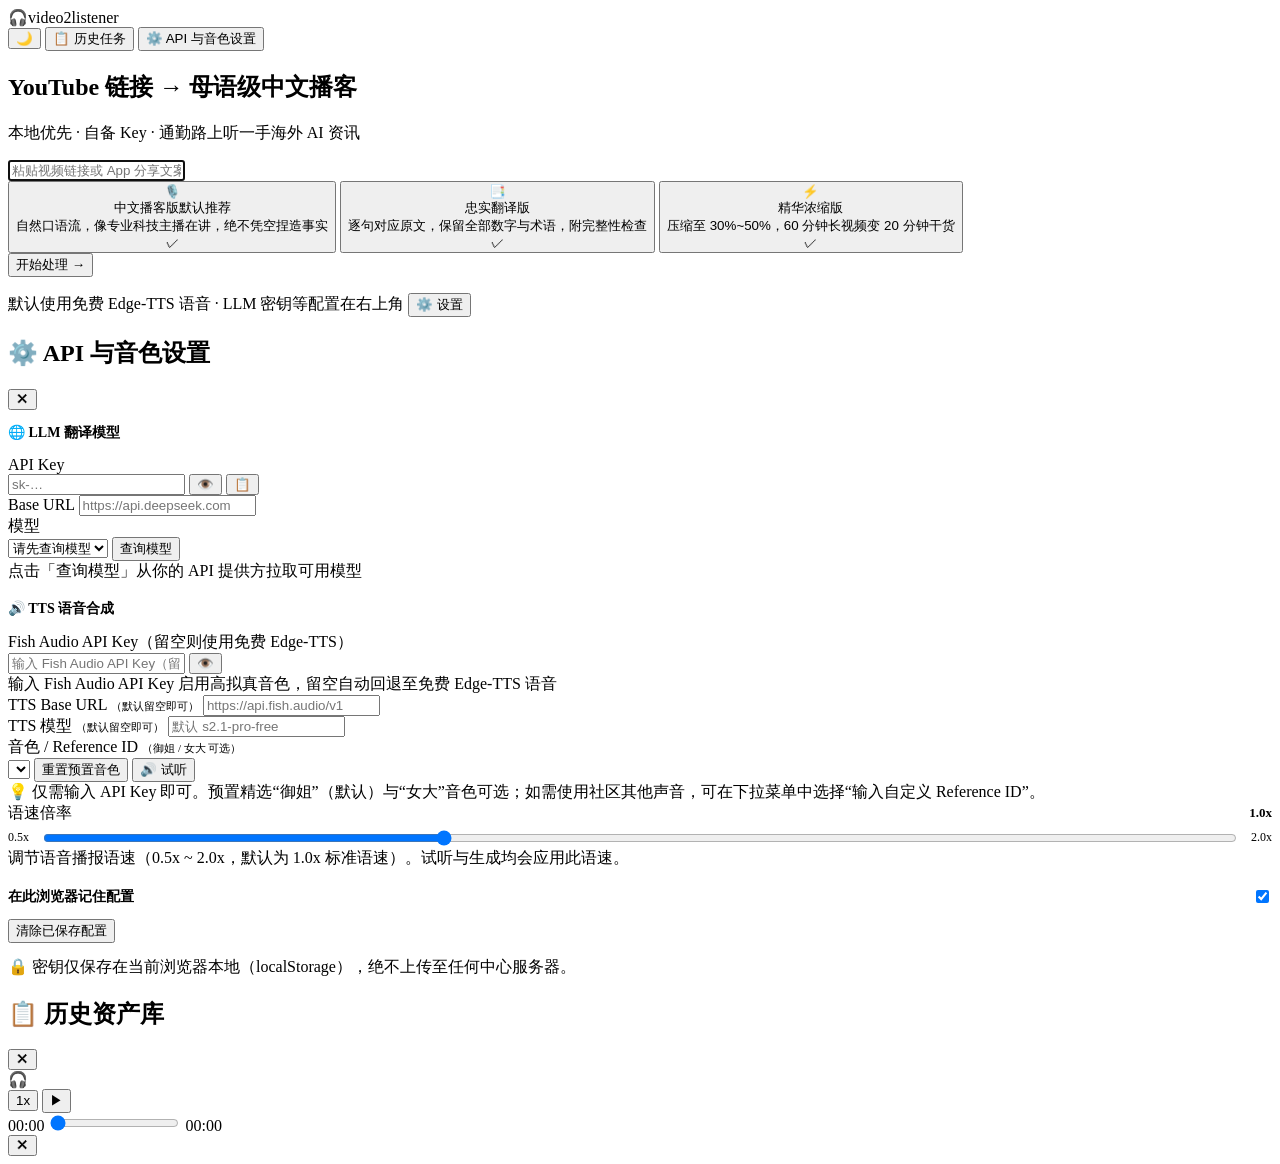
==== commit 3c1ea137: "feat: deterministic integrity status, honest acceptance gate, and duration budget - Translation audi" ====
--- a/src/web/static/index.html
+++ b/src/web/static/index.html
@@ -46,7 +46,7 @@
       <button class="mode-card" data-mode="faithful" role="radio" aria-checked="false">
         <div class="mode-card__icon">📑</div>
         <div class="mode-card__name">忠实翻译版</div>
-        <div class="mode-card__desc">逐句对应原文，保留全部数字与术语，附质量审计</div>
+        <div class="mode-card__desc">逐句对应原文，保留全部数字与术语，附完整性检查</div>
         <span class="mode-card__check">✓</span>
       </button>
       <button class="mode-card" data-mode="condensed" role="radio" aria-checked="false">
